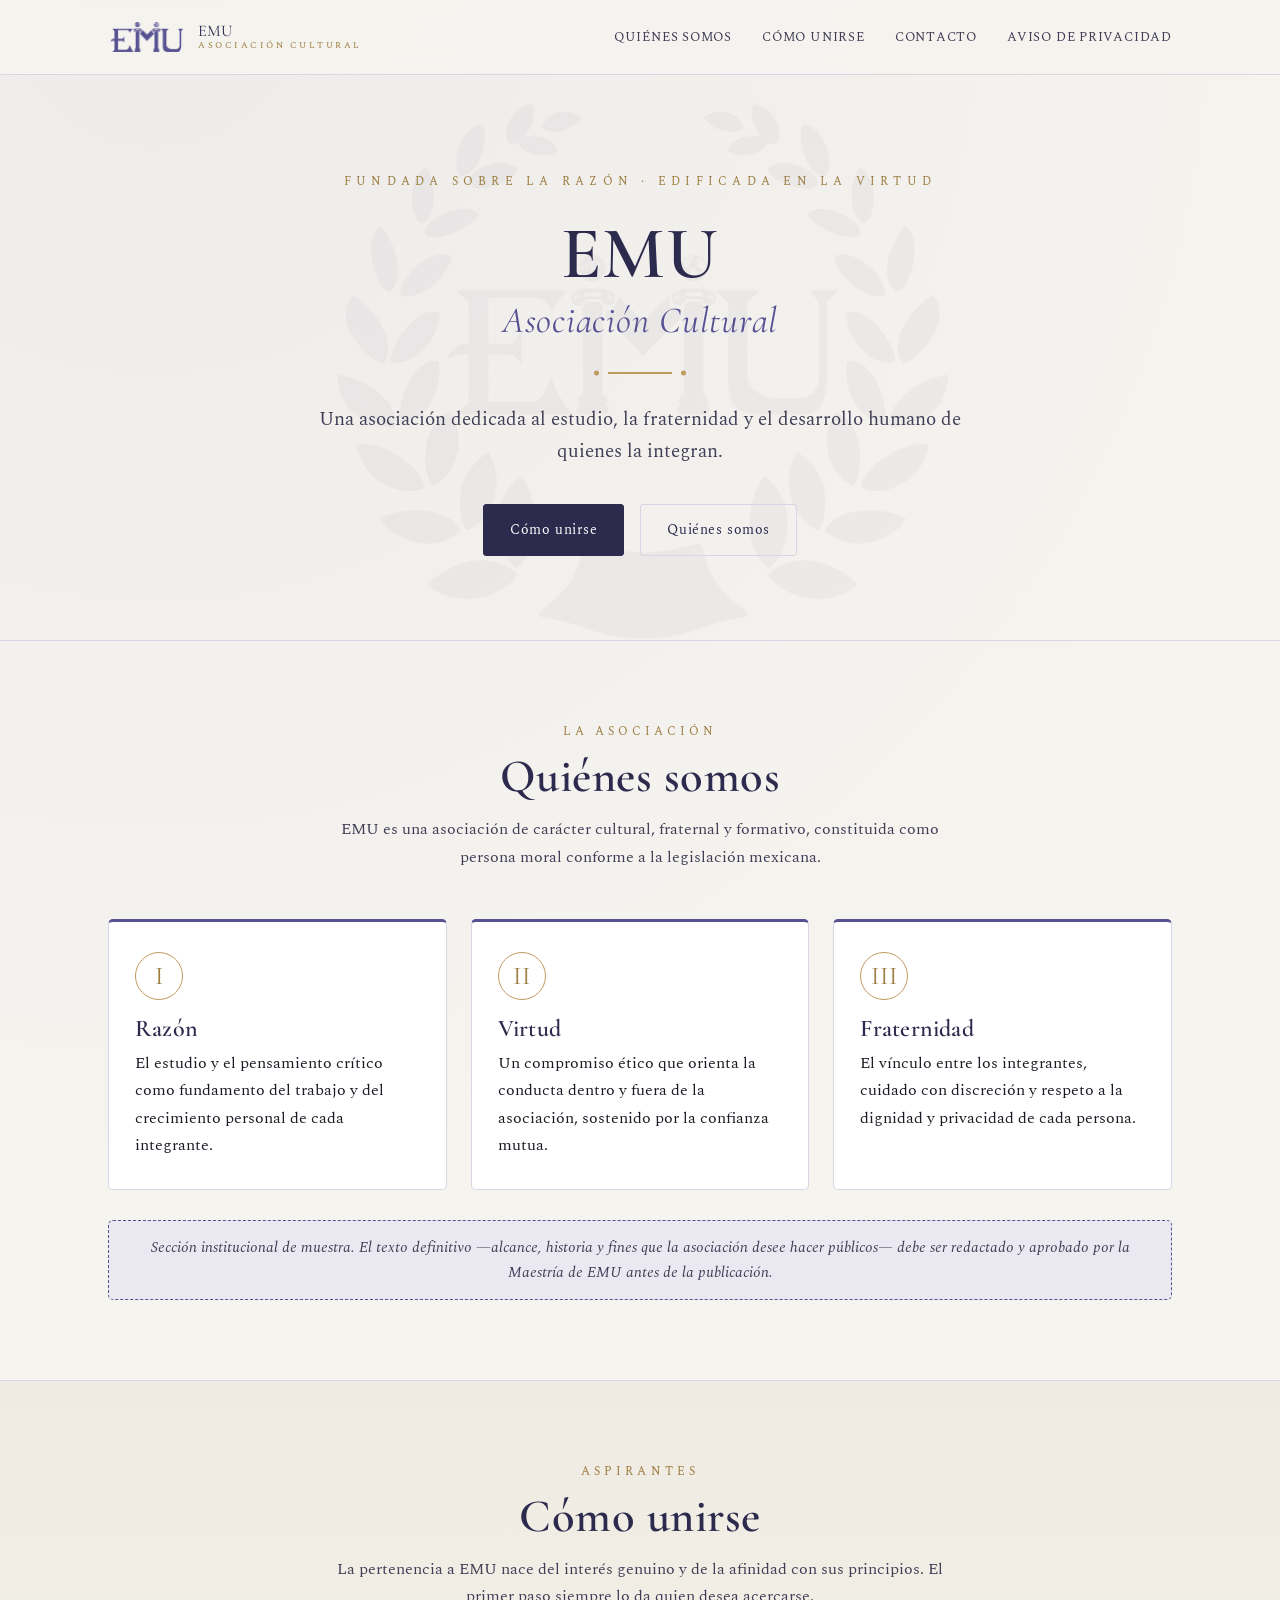
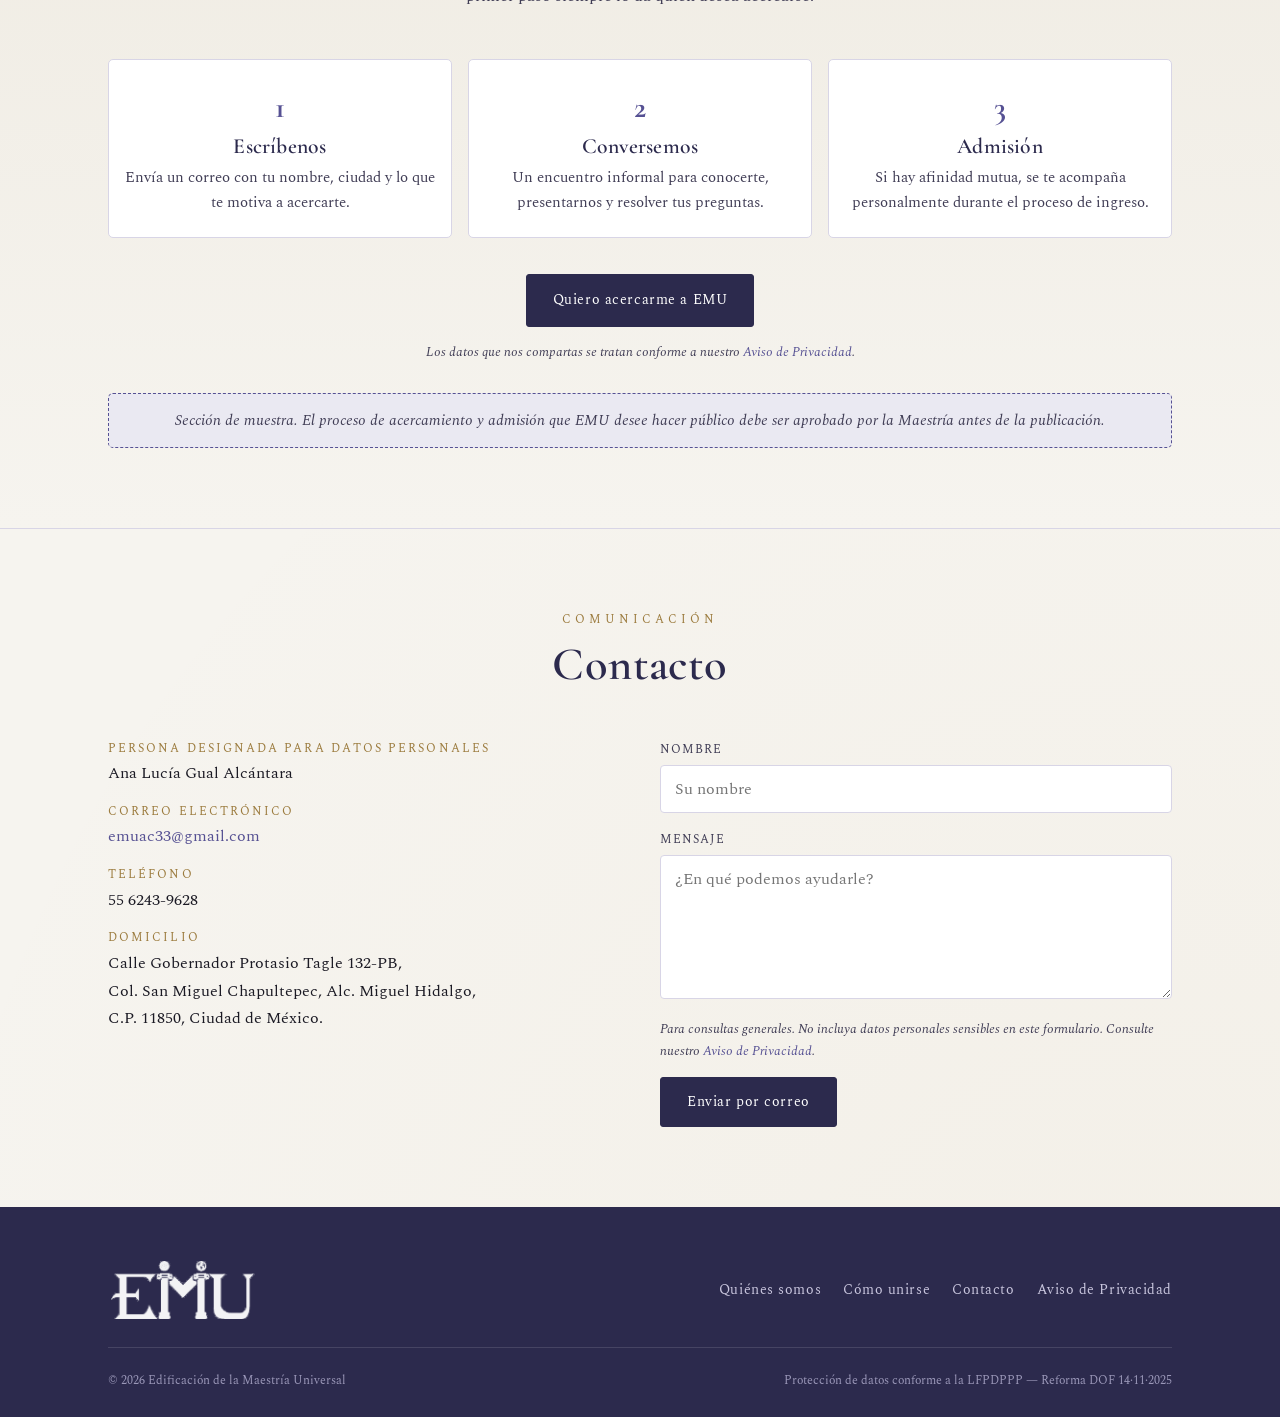
==== index.html @ 9ec22e82 "Add files via upload" ====
<!DOCTYPE html>
<html lang="es">
<head>
<meta charset="UTF-8">
<meta name="viewport" content="width=device-width, initial-scale=1.0">
<title>EMU — Asociación Cultural</title>
<meta name="description" content="EMU, asociación cultural dedicada al estudio, la fraternidad y el desarrollo humano de quienes la integran. Conoce quiénes somos y cómo unirte.">
<link rel="icon" type="image/png" href="[data-uri]">
<link rel="preconnect" href="https://fonts.googleapis.com">
<link rel="preconnect" href="https://fonts.gstatic.com" crossorigin>
<link href="https://fonts.googleapis.com/css2?family=Cormorant+Garamond:ital,wght@0,400;0,500;0,600;0,700;1,400;1,500&family=Spectral:wght@300;400;500;600&display=swap" rel="stylesheet">
<style>
  :root{
    --ink:#1B1A24; --ink-soft:#403D55;
    --purple:#565193; --purple-dk:#3E3A6E; --purple-deep:#2C2A4D;
    --lav:#EAE9F2; --lav-line:#D8D5E6;
    --gold:#BF9B5E; --gold-dk:#9C7C3F;
    --paper:#F6F4EF; --paper-warm:#EFEBE2; --panel:#FFFFFF;
    --maxw:1120px;
  }
  *{box-sizing:border-box;margin:0;padding:0}
  html{scroll-behavior:smooth;scroll-padding-top:88px}
  body{
    font-family:'Spectral',Georgia,serif; color:var(--ink);
    background:var(--paper);
    background-image:
      radial-gradient(circle at 12% 0%, rgba(86,81,147,.05), transparent 38%),
      radial-gradient(circle at 92% 100%, rgba(191,155,94,.05), transparent 40%);
    line-height:1.7; font-weight:400; -webkit-font-smoothing:antialiased;
  }
  h1,h2,h3,h4{font-family:'Cormorant Garamond',serif; font-weight:600; line-height:1.1; color:var(--purple-deep); letter-spacing:.01em}
  a{color:var(--purple); text-decoration:none}
  .wrap{max-width:var(--maxw); margin:0 auto; padding:0 28px}

  /* Logos incrustados (una sola definición por página) */
  .wm{display:inline-block; width:78px; height:30px; flex:0 0 auto;
    background:url("[data-uri]") no-repeat center/contain}
  .wm-foot{width:150px; height:58px; filter:brightness(0) invert(1); opacity:.95}

  /* ---------- NAV ---------- */
  header{position:sticky; top:0; z-index:50; background:rgba(246,244,239,.86);
    backdrop-filter:blur(10px); border-bottom:1px solid var(--lav-line)}
  .nav{display:flex; align-items:center; justify-content:space-between; height:74px}
  .brand{display:flex; align-items:center; gap:12px}
  .brand .bt{font-family:'Cormorant Garamond',serif; font-size:1.02rem; line-height:1; color:var(--purple-deep)}
  .brand .bt small{display:block; font-family:'Spectral',serif; font-size:.56rem; letter-spacing:.28em; text-transform:uppercase; color:var(--gold-dk); margin-top:3px}
  nav ul{list-style:none; display:flex; gap:30px; align-items:center}
  nav a{font-family:'Spectral',serif; font-size:.82rem; letter-spacing:.06em; text-transform:uppercase; color:var(--ink-soft); position:relative; padding:4px 0}
  nav a::after{content:""; position:absolute; left:0; bottom:-2px; width:0; height:1.5px; background:var(--gold); transition:width .3s ease}
  nav a:hover{color:var(--purple-deep)} nav a:hover::after{width:100%}
  .menu-btn{display:none; background:none; border:1px solid var(--lav-line); border-radius:4px; padding:8px 10px; cursor:pointer; color:var(--purple-deep); font-size:1.1rem}

  /* ---------- HERO ---------- */
  .hero{position:relative; overflow:hidden; padding:96px 0 84px; text-align:center}
  .hero::before{content:""; position:absolute; top:50%; left:50%; transform:translate(-50%,-48%);
    width:min(620px,90%); aspect-ratio:600/525; pointer-events:none; opacity:.05; filter:saturate(.4);
    background:url("[data-uri]") no-repeat center/contain}
  .hero-inner{position:relative}
  .eyebrow{font-family:'Spectral',serif; font-size:.78rem; letter-spacing:.42em; text-transform:uppercase; color:var(--gold-dk); margin-bottom:22px}
  .hero h1{font-size:clamp(2.6rem,6vw,4.6rem); font-weight:600}
  .hero h1 .sub{display:block; font-style:italic; font-weight:400; font-size:.5em; color:var(--purple); margin-top:6px; letter-spacing:.02em}
  .rule-gold{width:64px; height:2px; background:var(--gold); margin:30px auto; position:relative}
  .rule-gold::before,.rule-gold::after{content:""; position:absolute; top:50%; width:5px; height:5px; background:var(--gold); border-radius:50%; transform:translateY(-50%)}
  .rule-gold::before{left:-14px} .rule-gold::after{right:-14px}
  .hero p.lead{max-width:660px; margin:0 auto 36px; font-size:1.18rem; color:var(--ink-soft)}
  .cta-row{display:flex; gap:16px; justify-content:center; flex-wrap:wrap}
  .btn{display:inline-flex; align-items:center; gap:9px; font-family:'Spectral',serif; font-size:.9rem; letter-spacing:.04em;
    padding:13px 26px; border-radius:3px; border:1px solid transparent; cursor:pointer; transition:all .25s ease}
  .btn-solid{background:var(--purple-deep); color:#fff; border-color:var(--purple-deep)}
  .btn-solid:hover{background:var(--purple); transform:translateY(-2px); box-shadow:0 10px 24px rgba(62,58,110,.22)}
  .btn-ghost{background:transparent; color:var(--purple-deep); border-color:var(--lav-line)}
  .btn-ghost:hover{border-color:var(--gold); color:var(--gold-dk)}

  /* ---------- SECTIONS ---------- */
  section.band{padding:80px 0; border-top:1px solid var(--lav-line)}
  section.band.alt{background:linear-gradient(180deg,var(--paper-warm),var(--paper))}
  .sec-head{text-align:center; margin-bottom:48px}
  .sec-head .kicker{font-family:'Spectral',serif; font-size:.74rem; letter-spacing:.34em; text-transform:uppercase; color:var(--gold-dk); display:block; margin-bottom:10px}
  .sec-head h2{font-size:clamp(2rem,4vw,2.9rem)}
  .sec-head p{max-width:640px; margin:14px auto 0; color:var(--ink-soft)}

  /* Nosotros */
  .pillars{display:grid; grid-template-columns:repeat(3,1fr); gap:24px; margin-top:8px}
  .pillar{background:var(--panel); border:1px solid var(--lav-line); border-top:3px solid var(--purple); border-radius:5px; padding:30px 26px; transition:transform .25s, box-shadow .25s}
  .pillar:hover{transform:translateY(-4px); box-shadow:0 14px 30px rgba(44,42,77,.10)}
  .pillar h3{font-size:1.5rem; margin-bottom:8px}
  .pillar .ico{font-family:'Cormorant Garamond',serif; font-size:1.6rem; color:var(--gold-dk); border:1.5px solid var(--gold); width:48px; height:48px; display:flex; align-items:center; justify-content:center; border-radius:50%; margin-bottom:16px}
  .editable-note{margin-top:30px; text-align:center; font-style:italic; font-size:.92rem; color:var(--ink-soft); background:var(--lav); border:1px dashed var(--purple); border-radius:5px; padding:14px 18px}

  /* Cómo unirse */
  .join-steps{display:grid; grid-template-columns:repeat(3,1fr); gap:16px; margin-top:8px}
  .step{text-align:center; padding:22px 16px; background:var(--panel); border:1px solid var(--lav-line); border-radius:5px}
  .step .n{font-family:'Cormorant Garamond',serif; font-size:1.9rem; color:var(--purple); font-weight:700}
  .step h3{font-size:1.35rem; margin:2px 0 6px}
  .step p{font-size:.92rem; color:var(--ink-soft)}
  .join-cta{text-align:center; margin-top:36px}
  .mini-legal{margin-top:14px; font-size:.84rem; font-style:italic; color:var(--ink-soft)}

  /* Contacto */
  .contact-grid{display:grid; grid-template-columns:1fr 1fr; gap:40px; align-items:start}
  .contact-info p{margin-bottom:14px; font-size:1.02rem}
  .contact-info .lbl{font-family:'Spectral',serif; font-size:.72rem; letter-spacing:.18em; text-transform:uppercase; color:var(--gold-dk); display:block; margin-bottom:2px}
  .form label{display:block; font-family:'Spectral',serif; font-size:.78rem; letter-spacing:.08em; text-transform:uppercase; color:var(--ink-soft); margin:0 0 5px}
  .form input,.form textarea{width:100%; font-family:'Spectral',serif; font-size:1rem; padding:11px 14px; border:1px solid var(--lav-line); border-radius:4px; background:var(--panel); margin-bottom:16px; color:var(--ink)}
  .form input:focus,.form textarea:focus{outline:none; border-color:var(--purple)}
  .form .mini{font-size:.82rem; color:var(--ink-soft); font-style:italic; margin-top:-6px}

  /* Footer */
  footer{background:var(--purple-deep); color:#D9D7E8; padding:54px 0 26px; margin-top:0}
  .foot-top{display:flex; justify-content:space-between; align-items:center; flex-wrap:wrap; gap:24px; border-bottom:1px solid rgba(255,255,255,.12); padding-bottom:28px}
  .foot-links{display:flex; gap:22px; flex-wrap:wrap}
  .foot-links a{color:#C9C6DE; font-family:'Spectral',serif; font-size:.86rem; letter-spacing:.04em}
  .foot-links a:hover{color:var(--gold)}
  .foot-bottom{padding-top:22px; font-size:.78rem; color:#9A97B8; display:flex; justify-content:space-between; flex-wrap:wrap; gap:10px}

  /* reveal */
  .reveal{opacity:0; transform:translateY(22px); transition:opacity .7s ease, transform .7s ease}
  .reveal.in{opacity:1; transform:none}
  @media (prefers-reduced-motion: reduce){
    html{scroll-behavior:auto}
    .reveal{opacity:1; transform:none; transition:none}
  }

  @media(max-width:860px){
    .pillars,.join-steps,.contact-grid{grid-template-columns:1fr}
    nav ul{position:fixed; inset:74px 0 auto 0; flex-direction:column; gap:0; background:var(--paper); border-bottom:1px solid var(--lav-line); padding:8px 0; transform:translateY(-130%); transition:transform .3s ease}
    nav ul.open{transform:none}
    nav li{width:100%; text-align:center} nav a{display:block; padding:14px 0}
    .menu-btn{display:block}
  }
</style>
</head>
<body>

<!-- ===== NAV ===== -->
<header>
  <div class="wrap nav">
    <a class="brand" href="#inicio">
      <span class="wm" role="img" aria-label="EMU"></span>
      <span class="bt">EMU<small>Asociación Cultural</small></span>
    </a>
    <button class="menu-btn" id="menuBtn" aria-label="Menú">☰</button>
    <nav>
      <ul id="navList">
        <li><a href="#nosotros">Quiénes somos</a></li>
        <li><a href="#unirse">Cómo unirse</a></li>
        <li><a href="#contacto">Contacto</a></li>
        <li><a href="aviso-de-privacidad/">Aviso de Privacidad</a></li>
      </ul>
    </nav>
  </div>
</header>

<!-- ===== HERO ===== -->
<section class="hero" id="inicio">
  <div class="wrap hero-inner">
    <p class="eyebrow">Fundada sobre la Razón &middot; Edificada en la Virtud</p>
    <h1>EMU<span class="sub">Asociación Cultural</span></h1>
    <div class="rule-gold"></div>
    <p class="lead">Una asociación dedicada al estudio, la fraternidad y el desarrollo humano de quienes la integran.</p>
    <div class="cta-row">
      <a class="btn btn-solid" href="#unirse">Cómo unirse</a>
      <a class="btn btn-ghost" href="#nosotros">Quiénes somos</a>
    </div>
  </div>
</section>

<!-- ===== NOSOTROS ===== -->
<section class="band" id="nosotros">
  <div class="wrap">
    <div class="sec-head reveal">
      <span class="kicker">La Asociación</span>
      <h2>Quiénes somos</h2>
      <p>EMU es una asociación de carácter cultural, fraternal y formativo, constituida como persona moral conforme a la legislación mexicana.</p>
    </div>
    <div class="pillars">
      <div class="pillar reveal"><div class="ico">I</div><h3>Razón</h3><p>El estudio y el pensamiento crítico como fundamento del trabajo y del crecimiento personal de cada integrante.</p></div>
      <div class="pillar reveal"><div class="ico">II</div><h3>Virtud</h3><p>Un compromiso ético que orienta la conducta dentro y fuera de la asociación, sostenido por la confianza mutua.</p></div>
      <div class="pillar reveal"><div class="ico">III</div><h3>Fraternidad</h3><p>El vínculo entre los integrantes, cuidado con discreción y respeto a la dignidad y privacidad de cada persona.</p></div>
    </div>
    <p class="editable-note reveal">Sección institucional de muestra. El texto definitivo —alcance, historia y fines que la asociación desee hacer públicos— debe ser redactado y aprobado por la Maestría de EMU antes de la publicación.</p>
  </div>
</section>

<!-- ===== CÓMO UNIRSE ===== -->
<section class="band alt" id="unirse">
  <div class="wrap">
    <div class="sec-head reveal">
      <span class="kicker">Aspirantes</span>
      <h2>Cómo unirse</h2>
      <p>La pertenencia a EMU nace del interés genuino y de la afinidad con sus principios. El primer paso siempre lo da quien desea acercarse.</p>
    </div>
    <div class="join-steps">
      <div class="step reveal"><div class="n">1</div><h3>Escríbenos</h3><p>Envía un correo con tu nombre, ciudad y lo que te motiva a acercarte.</p></div>
      <div class="step reveal"><div class="n">2</div><h3>Conversemos</h3><p>Un encuentro informal para conocerte, presentarnos y resolver tus preguntas.</p></div>
      <div class="step reveal"><div class="n">3</div><h3>Admisión</h3><p>Si hay afinidad mutua, se te acompaña personalmente durante el proceso de ingreso.</p></div>
    </div>
    <div class="join-cta reveal">
      <a class="btn btn-solid" href="mailto:emuac33@gmail.com?subject=Inter%C3%A9s%20en%20formar%20parte%20de%20EMU&body=Nombre%20completo%3A%0ACiudad%3A%0AC%C3%B3mo%20conoc%C3%AD%20a%20EMU%3A%0AMotivo%20de%20mi%20inter%C3%A9s%3A%0A">Quiero acercarme a EMU</a>
      <p class="mini-legal">Los datos que nos compartas se tratan conforme a nuestro <a href="aviso-de-privacidad/">Aviso de Privacidad</a>.</p>
    </div>
    <p class="editable-note reveal">Sección de muestra. El proceso de acercamiento y admisión que EMU desee hacer público debe ser aprobado por la Maestría antes de la publicación.</p>
  </div>
</section>

<!-- ===== CONTACTO ===== -->
<section class="band" id="contacto">
  <div class="wrap">
    <div class="sec-head reveal">
      <span class="kicker">Comunicación</span>
      <h2>Contacto</h2>
    </div>
    <div class="contact-grid">
      <div class="contact-info reveal">
        <p><span class="lbl">Persona designada para datos personales</span>Ana Lucía Gual Alcántara</p>
        <p><span class="lbl">Correo electrónico</span><a href="mailto:emuac33@gmail.com">emuac33@gmail.com</a></p>
        <p><span class="lbl">Teléfono</span>55 6243-9628</p>
        <p><span class="lbl">Domicilio</span>Calle Gobernador Protasio Tagle 132-PB,<br>Col. San Miguel Chapultepec, Alc. Miguel Hidalgo,<br>C.P. 11850, Ciudad de México.</p>
      </div>
      <div class="form reveal">
        <label for="cn">Nombre</label>
        <input id="cn" type="text" placeholder="Su nombre">
        <label for="cm">Mensaje</label>
        <textarea id="cm" rows="5" placeholder="¿En qué podemos ayudarle?"></textarea>
        <p class="mini">Para consultas generales. No incluya datos personales sensibles en este formulario. Consulte nuestro <a href="aviso-de-privacidad/">Aviso de Privacidad</a>.</p>
        <button type="button" class="btn btn-solid" id="sendBtn" style="margin-top:14px">Enviar por correo</button>
      </div>
    </div>
  </div>
</section>

<!-- ===== FOOTER ===== -->
<footer>
  <div class="wrap">
    <div class="foot-top">
      <span class="wm wm-foot" role="img" aria-label="EMU"></span>
      <div class="foot-links">
        <a href="#nosotros">Quiénes somos</a>
        <a href="#unirse">Cómo unirse</a>
        <a href="#contacto">Contacto</a>
        <a href="aviso-de-privacidad/">Aviso de Privacidad</a>
      </div>
    </div>
    <div class="foot-bottom">
      <span>&copy; 2026 Edificación de la Maestría Universal</span>
      <span>Protección de datos conforme a la LFPDPPP &mdash; Reforma DOF 14&middot;11&middot;2025</span>
    </div>
  </div>
</footer>

<script>
  // menú móvil
  const mb=document.getElementById('menuBtn'), nl=document.getElementById('navList');
  mb.addEventListener('click',()=>nl.classList.toggle('open'));
  nl.querySelectorAll('a').forEach(a=>a.addEventListener('click',()=>nl.classList.remove('open')));

  // contacto -> mailto (sin servidor, no se almacenan datos)
  document.getElementById('sendBtn').addEventListener('click',()=>{
    const n=encodeURIComponent(document.getElementById('cn').value||'');
    const m=encodeURIComponent(document.getElementById('cm').value||'');
    window.location.href='mailto:emuac33@gmail.com?subject=Consulta%20desde%20el%20sitio%20EMU'+
      '&body=Nombre%3A%20'+n+'%0A%0AMensaje%3A%0A'+m;
  });

  // aparición al hacer scroll
  const io=new IntersectionObserver((es)=>{es.forEach(e=>{if(e.isIntersecting){e.target.classList.add('in');io.unobserve(e.target);}})},{threshold:.12});
  document.querySelectorAll('.reveal').forEach((el,i)=>{el.style.transitionDelay=(i%4*60)+'ms';io.observe(el);});
</script>
</body>
</html>
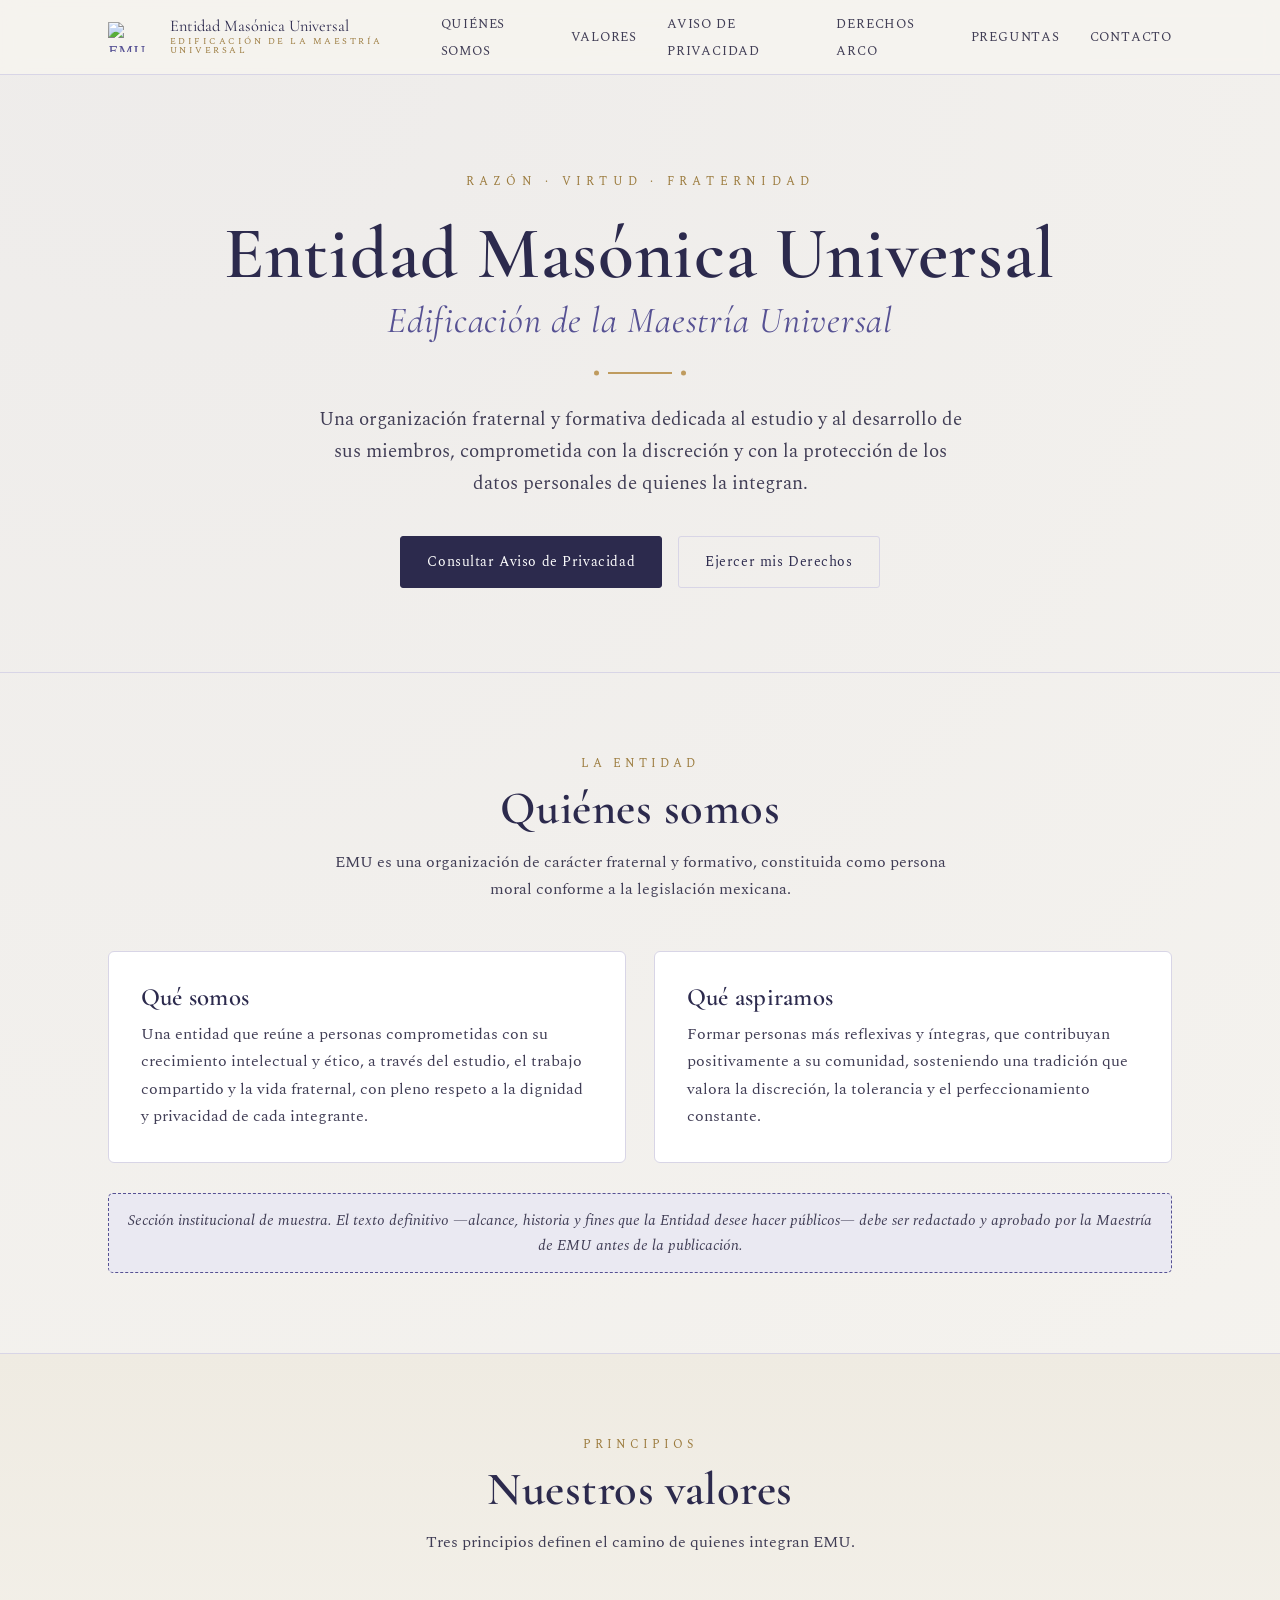
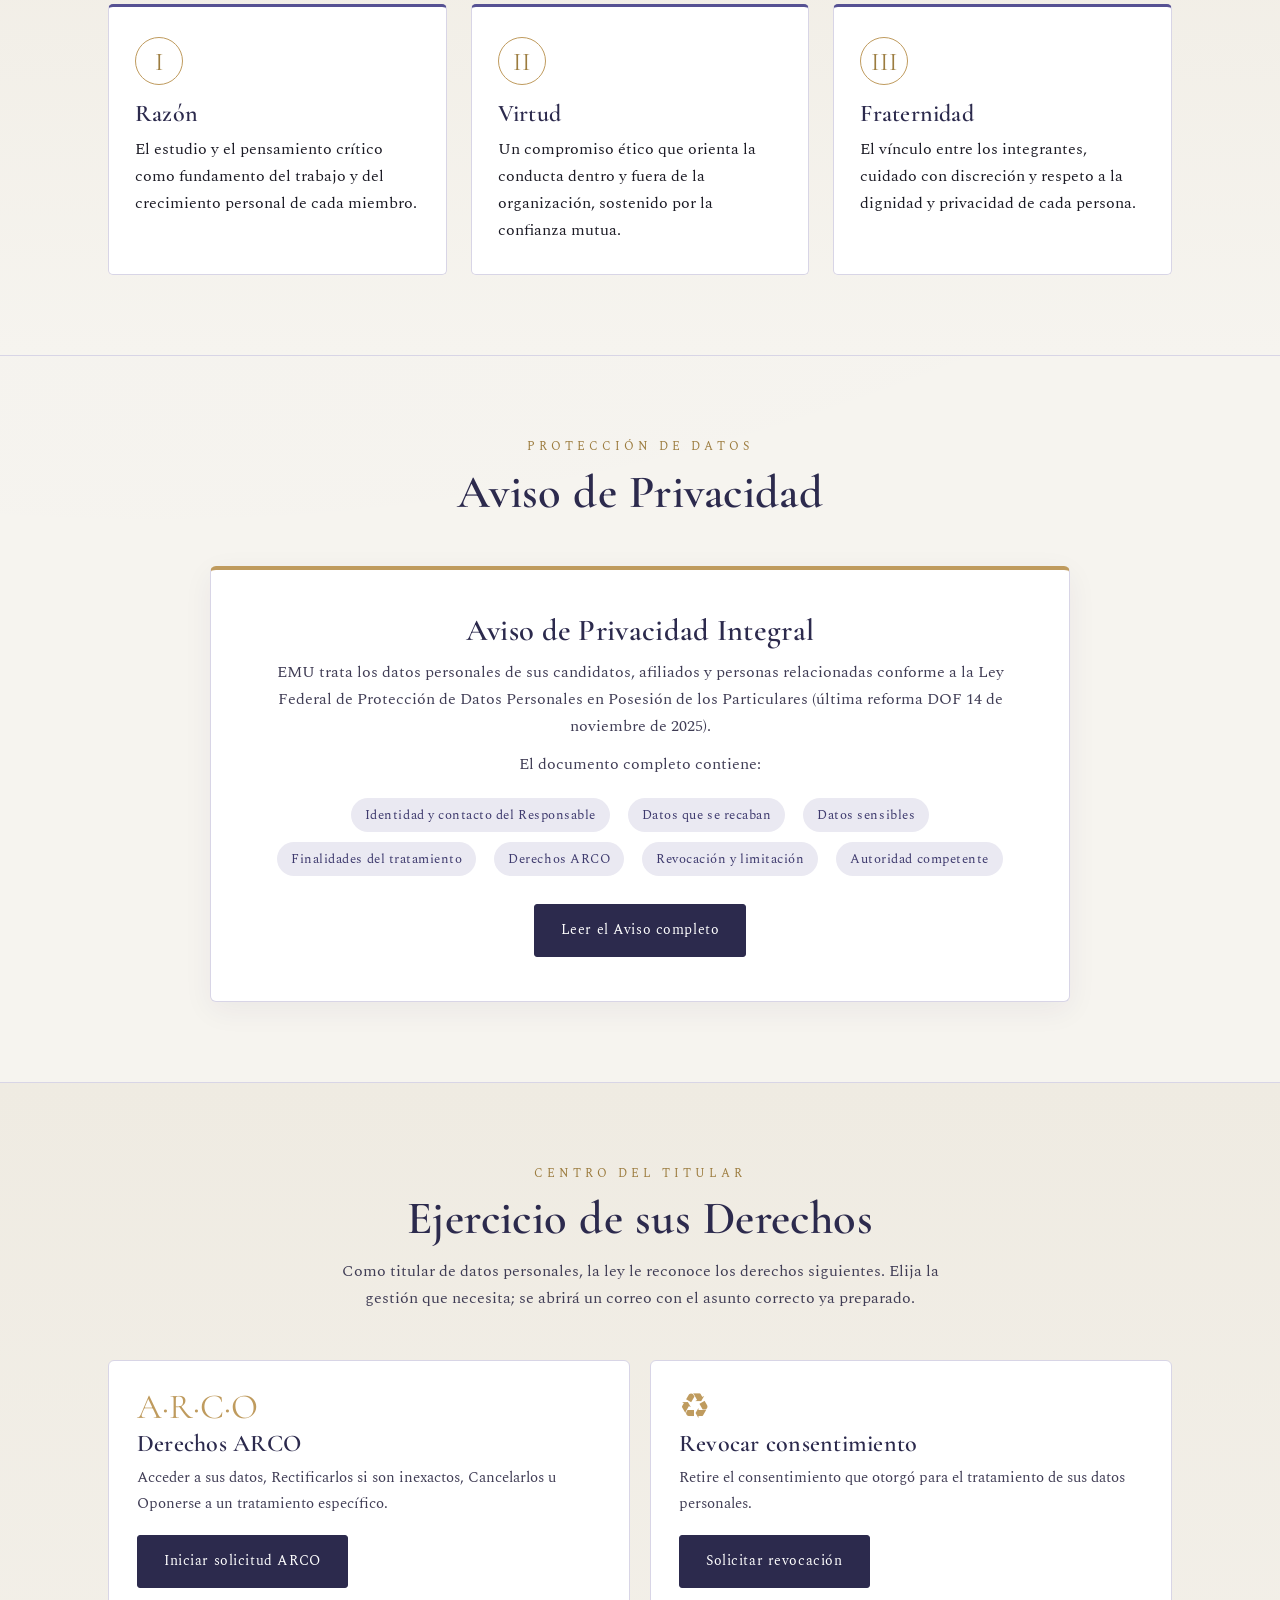
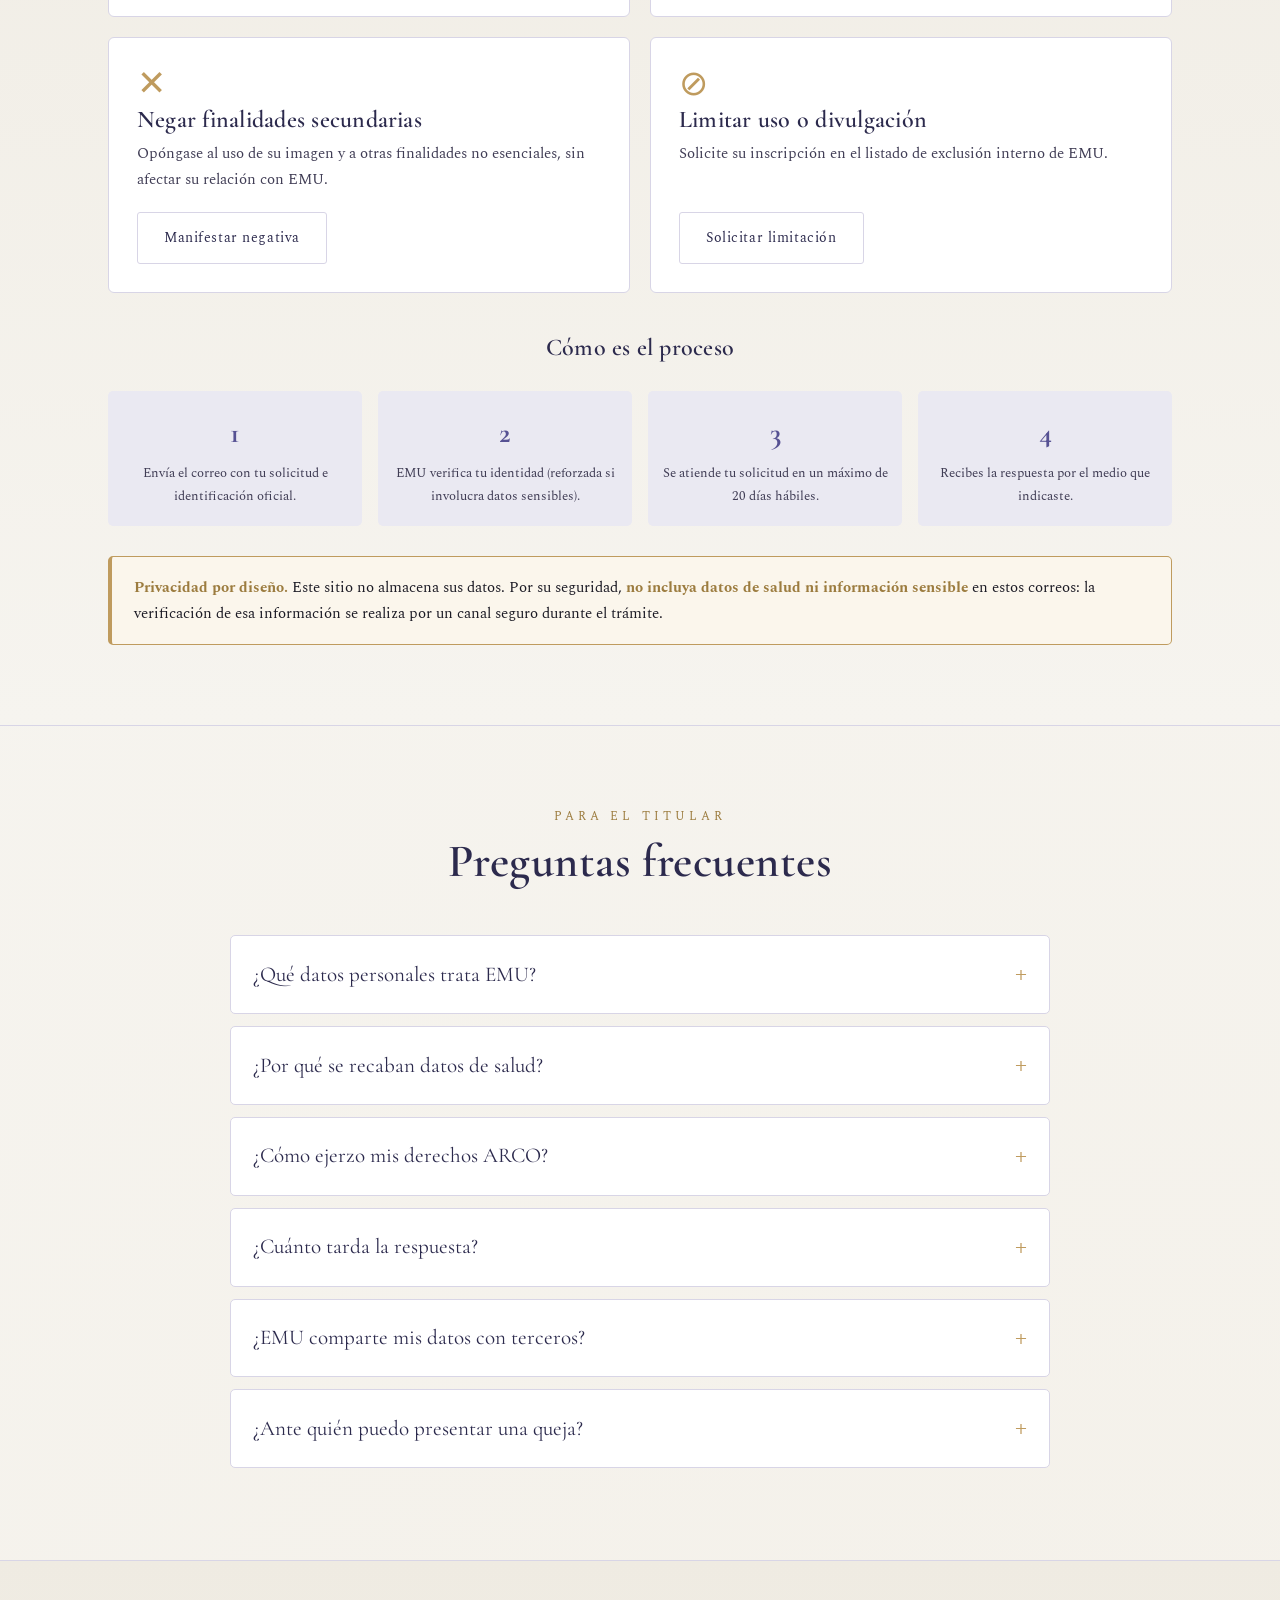
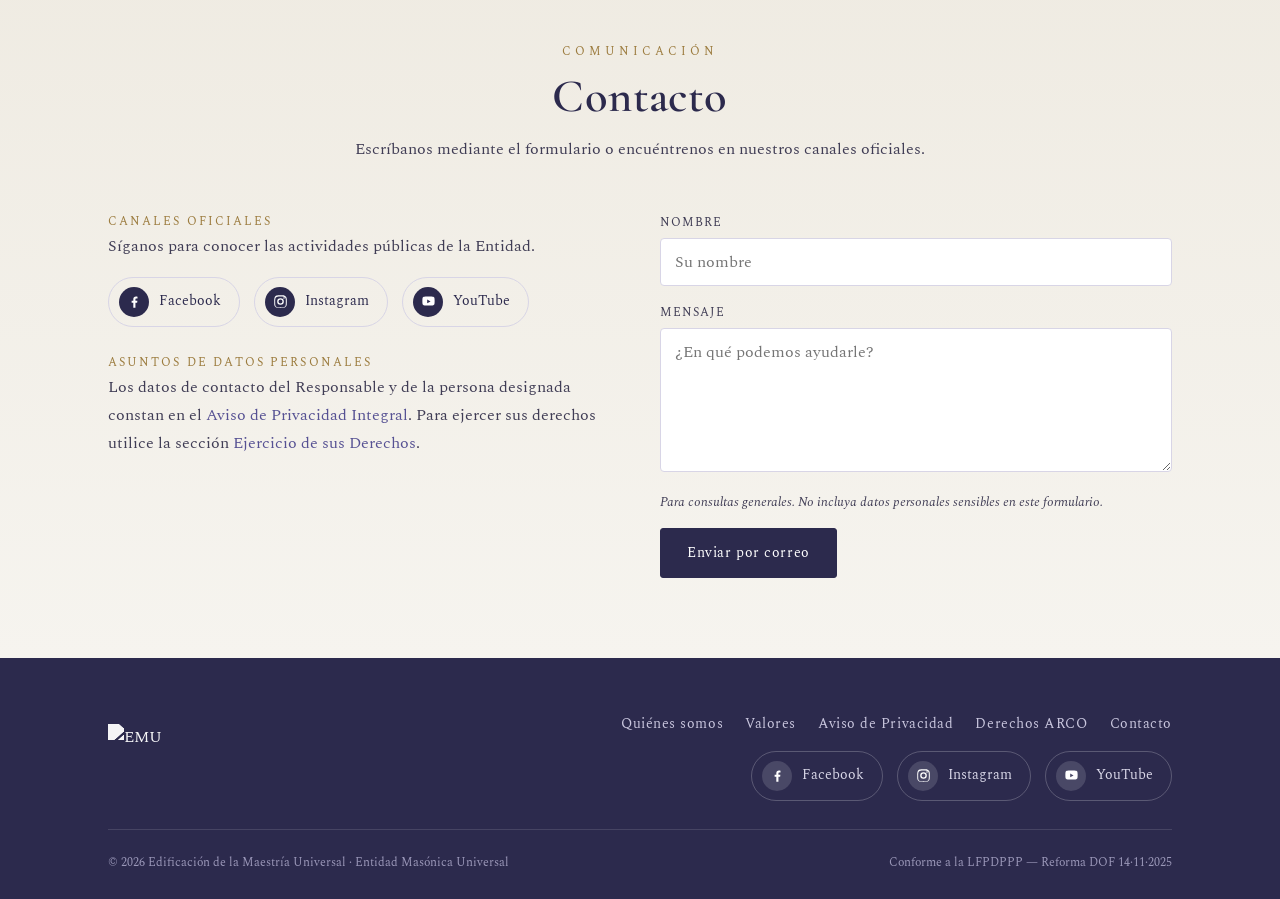
==== commit 529af092: "Add files via upload" ====
--- a/index.html
+++ b/index.html
@@ -3,132 +3,13 @@
 <head>
 <meta charset="UTF-8">
 <meta name="viewport" content="width=device-width, initial-scale=1.0">
-<title>EMU — Asociación Cultural</title>
-<meta name="description" content="EMU, asociación cultural dedicada al estudio, la fraternidad y el desarrollo humano de quienes la integran. Conoce quiénes somos y cómo unirte.">
-<link rel="icon" type="image/png" href="[data-uri]">
+<title>Entidad Masónica Universal (EMU)</title>
+<meta name="description" content="Entidad Masónica Universal — Razón, Virtud y Fraternidad. Aviso de Privacidad y ejercicio de Derechos ARCO conforme a la LFPDPPP.">
+<link rel="icon" href="emu_seal.png">
 <link rel="preconnect" href="https://fonts.googleapis.com">
 <link rel="preconnect" href="https://fonts.gstatic.com" crossorigin>
 <link href="https://fonts.googleapis.com/css2?family=Cormorant+Garamond:ital,wght@0,400;0,500;0,600;0,700;1,400;1,500&family=Spectral:wght@300;400;500;600&display=swap" rel="stylesheet">
-<style>
-  :root{
-    --ink:#1B1A24; --ink-soft:#403D55;
-    --purple:#565193; --purple-dk:#3E3A6E; --purple-deep:#2C2A4D;
-    --lav:#EAE9F2; --lav-line:#D8D5E6;
-    --gold:#BF9B5E; --gold-dk:#9C7C3F;
-    --paper:#F6F4EF; --paper-warm:#EFEBE2; --panel:#FFFFFF;
-    --maxw:1120px;
-  }
-  *{box-sizing:border-box;margin:0;padding:0}
-  html{scroll-behavior:smooth;scroll-padding-top:88px}
-  body{
-    font-family:'Spectral',Georgia,serif; color:var(--ink);
-    background:var(--paper);
-    background-image:
-      radial-gradient(circle at 12% 0%, rgba(86,81,147,.05), transparent 38%),
-      radial-gradient(circle at 92% 100%, rgba(191,155,94,.05), transparent 40%);
-    line-height:1.7; font-weight:400; -webkit-font-smoothing:antialiased;
-  }
-  h1,h2,h3,h4{font-family:'Cormorant Garamond',serif; font-weight:600; line-height:1.1; color:var(--purple-deep); letter-spacing:.01em}
-  a{color:var(--purple); text-decoration:none}
-  .wrap{max-width:var(--maxw); margin:0 auto; padding:0 28px}
-
-  /* Logos incrustados (una sola definición por página) */
-  .wm{display:inline-block; width:78px; height:30px; flex:0 0 auto;
-    background:url("[data-uri]") no-repeat center/contain}
-  .wm-foot{width:150px; height:58px; filter:brightness(0) invert(1); opacity:.95}
-
-  /* ---------- NAV ---------- */
-  header{position:sticky; top:0; z-index:50; background:rgba(246,244,239,.86);
-    backdrop-filter:blur(10px); border-bottom:1px solid var(--lav-line)}
-  .nav{display:flex; align-items:center; justify-content:space-between; height:74px}
-  .brand{display:flex; align-items:center; gap:12px}
-  .brand .bt{font-family:'Cormorant Garamond',serif; font-size:1.02rem; line-height:1; color:var(--purple-deep)}
-  .brand .bt small{display:block; font-family:'Spectral',serif; font-size:.56rem; letter-spacing:.28em; text-transform:uppercase; color:var(--gold-dk); margin-top:3px}
-  nav ul{list-style:none; display:flex; gap:30px; align-items:center}
-  nav a{font-family:'Spectral',serif; font-size:.82rem; letter-spacing:.06em; text-transform:uppercase; color:var(--ink-soft); position:relative; padding:4px 0}
-  nav a::after{content:""; position:absolute; left:0; bottom:-2px; width:0; height:1.5px; background:var(--gold); transition:width .3s ease}
-  nav a:hover{color:var(--purple-deep)} nav a:hover::after{width:100%}
-  .menu-btn{display:none; background:none; border:1px solid var(--lav-line); border-radius:4px; padding:8px 10px; cursor:pointer; color:var(--purple-deep); font-size:1.1rem}
-
-  /* ---------- HERO ---------- */
-  .hero{position:relative; overflow:hidden; padding:96px 0 84px; text-align:center}
-  .hero::before{content:""; position:absolute; top:50%; left:50%; transform:translate(-50%,-48%);
-    width:min(620px,90%); aspect-ratio:600/525; pointer-events:none; opacity:.05; filter:saturate(.4);
-    background:url("[data-uri]") no-repeat center/contain}
-  .hero-inner{position:relative}
-  .eyebrow{font-family:'Spectral',serif; font-size:.78rem; letter-spacing:.42em; text-transform:uppercase; color:var(--gold-dk); margin-bottom:22px}
-  .hero h1{font-size:clamp(2.6rem,6vw,4.6rem); font-weight:600}
-  .hero h1 .sub{display:block; font-style:italic; font-weight:400; font-size:.5em; color:var(--purple); margin-top:6px; letter-spacing:.02em}
-  .rule-gold{width:64px; height:2px; background:var(--gold); margin:30px auto; position:relative}
-  .rule-gold::before,.rule-gold::after{content:""; position:absolute; top:50%; width:5px; height:5px; background:var(--gold); border-radius:50%; transform:translateY(-50%)}
-  .rule-gold::before{left:-14px} .rule-gold::after{right:-14px}
-  .hero p.lead{max-width:660px; margin:0 auto 36px; font-size:1.18rem; color:var(--ink-soft)}
-  .cta-row{display:flex; gap:16px; justify-content:center; flex-wrap:wrap}
-  .btn{display:inline-flex; align-items:center; gap:9px; font-family:'Spectral',serif; font-size:.9rem; letter-spacing:.04em;
-    padding:13px 26px; border-radius:3px; border:1px solid transparent; cursor:pointer; transition:all .25s ease}
-  .btn-solid{background:var(--purple-deep); color:#fff; border-color:var(--purple-deep)}
-  .btn-solid:hover{background:var(--purple); transform:translateY(-2px); box-shadow:0 10px 24px rgba(62,58,110,.22)}
-  .btn-ghost{background:transparent; color:var(--purple-deep); border-color:var(--lav-line)}
-  .btn-ghost:hover{border-color:var(--gold); color:var(--gold-dk)}
-
-  /* ---------- SECTIONS ---------- */
-  section.band{padding:80px 0; border-top:1px solid var(--lav-line)}
-  section.band.alt{background:linear-gradient(180deg,var(--paper-warm),var(--paper))}
-  .sec-head{text-align:center; margin-bottom:48px}
-  .sec-head .kicker{font-family:'Spectral',serif; font-size:.74rem; letter-spacing:.34em; text-transform:uppercase; color:var(--gold-dk); display:block; margin-bottom:10px}
-  .sec-head h2{font-size:clamp(2rem,4vw,2.9rem)}
-  .sec-head p{max-width:640px; margin:14px auto 0; color:var(--ink-soft)}
-
-  /* Nosotros */
-  .pillars{display:grid; grid-template-columns:repeat(3,1fr); gap:24px; margin-top:8px}
-  .pillar{background:var(--panel); border:1px solid var(--lav-line); border-top:3px solid var(--purple); border-radius:5px; padding:30px 26px; transition:transform .25s, box-shadow .25s}
-  .pillar:hover{transform:translateY(-4px); box-shadow:0 14px 30px rgba(44,42,77,.10)}
-  .pillar h3{font-size:1.5rem; margin-bottom:8px}
-  .pillar .ico{font-family:'Cormorant Garamond',serif; font-size:1.6rem; color:var(--gold-dk); border:1.5px solid var(--gold); width:48px; height:48px; display:flex; align-items:center; justify-content:center; border-radius:50%; margin-bottom:16px}
-  .editable-note{margin-top:30px; text-align:center; font-style:italic; font-size:.92rem; color:var(--ink-soft); background:var(--lav); border:1px dashed var(--purple); border-radius:5px; padding:14px 18px}
-
-  /* Cómo unirse */
-  .join-steps{display:grid; grid-template-columns:repeat(3,1fr); gap:16px; margin-top:8px}
-  .step{text-align:center; padding:22px 16px; background:var(--panel); border:1px solid var(--lav-line); border-radius:5px}
-  .step .n{font-family:'Cormorant Garamond',serif; font-size:1.9rem; color:var(--purple); font-weight:700}
-  .step h3{font-size:1.35rem; margin:2px 0 6px}
-  .step p{font-size:.92rem; color:var(--ink-soft)}
-  .join-cta{text-align:center; margin-top:36px}
-  .mini-legal{margin-top:14px; font-size:.84rem; font-style:italic; color:var(--ink-soft)}
-
-  /* Contacto */
-  .contact-grid{display:grid; grid-template-columns:1fr 1fr; gap:40px; align-items:start}
-  .contact-info p{margin-bottom:14px; font-size:1.02rem}
-  .contact-info .lbl{font-family:'Spectral',serif; font-size:.72rem; letter-spacing:.18em; text-transform:uppercase; color:var(--gold-dk); display:block; margin-bottom:2px}
-  .form label{display:block; font-family:'Spectral',serif; font-size:.78rem; letter-spacing:.08em; text-transform:uppercase; color:var(--ink-soft); margin:0 0 5px}
-  .form input,.form textarea{width:100%; font-family:'Spectral',serif; font-size:1rem; padding:11px 14px; border:1px solid var(--lav-line); border-radius:4px; background:var(--panel); margin-bottom:16px; color:var(--ink)}
-  .form input:focus,.form textarea:focus{outline:none; border-color:var(--purple)}
-  .form .mini{font-size:.82rem; color:var(--ink-soft); font-style:italic; margin-top:-6px}
-
-  /* Footer */
-  footer{background:var(--purple-deep); color:#D9D7E8; padding:54px 0 26px; margin-top:0}
-  .foot-top{display:flex; justify-content:space-between; align-items:center; flex-wrap:wrap; gap:24px; border-bottom:1px solid rgba(255,255,255,.12); padding-bottom:28px}
-  .foot-links{display:flex; gap:22px; flex-wrap:wrap}
-  .foot-links a{color:#C9C6DE; font-family:'Spectral',serif; font-size:.86rem; letter-spacing:.04em}
-  .foot-links a:hover{color:var(--gold)}
-  .foot-bottom{padding-top:22px; font-size:.78rem; color:#9A97B8; display:flex; justify-content:space-between; flex-wrap:wrap; gap:10px}
-
-  /* reveal */
-  .reveal{opacity:0; transform:translateY(22px); transition:opacity .7s ease, transform .7s ease}
-  .reveal.in{opacity:1; transform:none}
-  @media (prefers-reduced-motion: reduce){
-    html{scroll-behavior:auto}
-    .reveal{opacity:1; transform:none; transition:none}
-  }
-
-  @media(max-width:860px){
-    .pillars,.join-steps,.contact-grid{grid-template-columns:1fr}
-    nav ul{position:fixed; inset:74px 0 auto 0; flex-direction:column; gap:0; background:var(--paper); border-bottom:1px solid var(--lav-line); padding:8px 0; transform:translateY(-130%); transition:transform .3s ease}
-    nav ul.open{transform:none}
-    nav li{width:100%; text-align:center} nav a{display:block; padding:14px 0}
-    .menu-btn{display:block}
-  }
-</style>
+<link rel="stylesheet" href="styles.css">
 </head>
 <body>
 
@@ -136,16 +17,18 @@
 <header>
   <div class="wrap nav">
     <a class="brand" href="#inicio">
-      <span class="wm" role="img" aria-label="EMU"></span>
-      <span class="bt">EMU<small>Asociación Cultural</small></span>
+      <img src="emu_wordmark.png" alt="EMU">
+      <span class="bt">Entidad Masónica Universal<small>Edificación de la Maestría Universal</small></span>
     </a>
     <button class="menu-btn" id="menuBtn" aria-label="Menú">☰</button>
     <nav>
       <ul id="navList">
         <li><a href="#nosotros">Quiénes somos</a></li>
-        <li><a href="#unirse">Cómo unirse</a></li>
+        <li><a href="#valores">Valores</a></li>
+        <li><a href="aviso.html">Aviso de Privacidad</a></li>
+        <li><a href="#derechos">Derechos ARCO</a></li>
+        <li><a href="#faq">Preguntas</a></li>
         <li><a href="#contacto">Contacto</a></li>
-        <li><a href="aviso-de-privacidad/">Aviso de Privacidad</a></li>
       </ul>
     </nav>
   </div>
@@ -153,14 +36,15 @@
 
 <!-- ===== HERO ===== -->
 <section class="hero" id="inicio">
+  <img src="emu_seal.png" class="seal-bg" alt="">
   <div class="wrap hero-inner">
-    <p class="eyebrow">Fundada sobre la Razón &middot; Edificada en la Virtud</p>
-    <h1>EMU<span class="sub">Asociación Cultural</span></h1>
+    <p class="eyebrow">Razón &middot; Virtud &middot; Fraternidad</p>
+    <h1>Entidad Masónica Universal<span class="sub">Edificación de la Maestría Universal</span></h1>
     <div class="rule-gold"></div>
-    <p class="lead">Una asociación dedicada al estudio, la fraternidad y el desarrollo humano de quienes la integran.</p>
+    <p class="lead">Una organización fraternal y formativa dedicada al estudio y al desarrollo de sus miembros, comprometida con la discreción y con la protección de los datos personales de quienes la integran.</p>
     <div class="cta-row">
-      <a class="btn btn-solid" href="#unirse">Cómo unirse</a>
-      <a class="btn btn-ghost" href="#nosotros">Quiénes somos</a>
+      <a class="btn btn-solid" href="aviso.html">Consultar Aviso de Privacidad</a>
+      <a class="btn btn-ghost" href="#derechos">Ejercer mis Derechos</a>
     </div>
   </div>
 </section>
@@ -169,60 +53,166 @@
 <section class="band" id="nosotros">
   <div class="wrap">
     <div class="sec-head reveal">
-      <span class="kicker">La Asociación</span>
+      <span class="kicker">La Entidad</span>
       <h2>Quiénes somos</h2>
-      <p>EMU es una asociación de carácter cultural, fraternal y formativo, constituida como persona moral conforme a la legislación mexicana.</p>
+      <p>EMU es una organización de carácter fraternal y formativo, constituida como persona moral conforme a la legislación mexicana.</p>
+    </div>
+    <div class="two-col">
+      <div class="col-card reveal">
+        <h3>Qué somos</h3>
+        <p>Una entidad que reúne a personas comprometidas con su crecimiento intelectual y ético, a través del estudio, el trabajo compartido y la vida fraternal, con pleno respeto a la dignidad y privacidad de cada integrante.</p>
+      </div>
+      <div class="col-card reveal">
+        <h3>Qué aspiramos</h3>
+        <p>Formar personas más reflexivas y íntegras, que contribuyan positivamente a su comunidad, sosteniendo una tradición que valora la discreción, la tolerancia y el perfeccionamiento constante.</p>
+      </div>
+    </div>
+    <p class="editable-note reveal">Sección institucional de muestra. El texto definitivo —alcance, historia y fines que la Entidad desee hacer públicos— debe ser redactado y aprobado por la Maestría de EMU antes de la publicación.</p>
+  </div>
+</section>
+
+<!-- ===== VALORES ===== -->
+<section class="band alt" id="valores">
+  <div class="wrap">
+    <div class="sec-head reveal">
+      <span class="kicker">Principios</span>
+      <h2>Nuestros valores</h2>
+      <p>Tres principios definen el camino de quienes integran EMU.</p>
     </div>
     <div class="pillars">
-      <div class="pillar reveal"><div class="ico">I</div><h3>Razón</h3><p>El estudio y el pensamiento crítico como fundamento del trabajo y del crecimiento personal de cada integrante.</p></div>
-      <div class="pillar reveal"><div class="ico">II</div><h3>Virtud</h3><p>Un compromiso ético que orienta la conducta dentro y fuera de la asociación, sostenido por la confianza mutua.</p></div>
+      <div class="pillar reveal"><div class="ico">I</div><h3>Razón</h3><p>El estudio y el pensamiento crítico como fundamento del trabajo y del crecimiento personal de cada miembro.</p></div>
+      <div class="pillar reveal"><div class="ico">II</div><h3>Virtud</h3><p>Un compromiso ético que orienta la conducta dentro y fuera de la organización, sostenido por la confianza mutua.</p></div>
       <div class="pillar reveal"><div class="ico">III</div><h3>Fraternidad</h3><p>El vínculo entre los integrantes, cuidado con discreción y respeto a la dignidad y privacidad de cada persona.</p></div>
     </div>
-    <p class="editable-note reveal">Sección institucional de muestra. El texto definitivo —alcance, historia y fines que la asociación desee hacer públicos— debe ser redactado y aprobado por la Maestría de EMU antes de la publicación.</p>
-  </div>
-</section>
-
-<!-- ===== CÓMO UNIRSE ===== -->
-<section class="band alt" id="unirse">
-  <div class="wrap">
-    <div class="sec-head reveal">
-      <span class="kicker">Aspirantes</span>
-      <h2>Cómo unirse</h2>
-      <p>La pertenencia a EMU nace del interés genuino y de la afinidad con sus principios. El primer paso siempre lo da quien desea acercarse.</p>
-    </div>
-    <div class="join-steps">
-      <div class="step reveal"><div class="n">1</div><h3>Escríbenos</h3><p>Envía un correo con tu nombre, ciudad y lo que te motiva a acercarte.</p></div>
-      <div class="step reveal"><div class="n">2</div><h3>Conversemos</h3><p>Un encuentro informal para conocerte, presentarnos y resolver tus preguntas.</p></div>
-      <div class="step reveal"><div class="n">3</div><h3>Admisión</h3><p>Si hay afinidad mutua, se te acompaña personalmente durante el proceso de ingreso.</p></div>
-    </div>
-    <div class="join-cta reveal">
-      <a class="btn btn-solid" href="mailto:emuac33@gmail.com?subject=Inter%C3%A9s%20en%20formar%20parte%20de%20EMU&body=Nombre%20completo%3A%0ACiudad%3A%0AC%C3%B3mo%20conoc%C3%AD%20a%20EMU%3A%0AMotivo%20de%20mi%20inter%C3%A9s%3A%0A">Quiero acercarme a EMU</a>
-      <p class="mini-legal">Los datos que nos compartas se tratan conforme a nuestro <a href="aviso-de-privacidad/">Aviso de Privacidad</a>.</p>
-    </div>
-    <p class="editable-note reveal">Sección de muestra. El proceso de acercamiento y admisión que EMU desee hacer público debe ser aprobado por la Maestría antes de la publicación.</p>
+  </div>
+</section>
+
+<!-- ===== AVISO (RESUMEN) ===== -->
+<section class="band" id="aviso">
+  <div class="wrap">
+    <div class="sec-head reveal">
+      <span class="kicker">Protección de Datos</span>
+      <h2>Aviso de Privacidad</h2>
+    </div>
+    <div class="aviso-card reveal">
+      <h3>Aviso de Privacidad Integral</h3>
+      <p>EMU trata los datos personales de sus candidatos, afiliados y personas relacionadas conforme a la Ley Federal de Protección de Datos Personales en Posesión de los Particulares (última reforma DOF 14 de noviembre de 2025).</p>
+      <p>El documento completo contiene:</p>
+      <ul>
+        <li>Identidad y contacto del Responsable</li>
+        <li>Datos que se recaban</li>
+        <li>Datos sensibles</li>
+        <li>Finalidades del tratamiento</li>
+        <li>Derechos ARCO</li>
+        <li>Revocación y limitación</li>
+        <li>Autoridad competente</li>
+      </ul>
+      <a class="btn btn-solid" href="aviso.html">Leer el Aviso completo</a>
+    </div>
+  </div>
+</section>
+
+<!-- ===== DERECHOS / ARCO HUB ===== -->
+<section class="band alt" id="derechos">
+  <div class="wrap">
+    <div class="sec-head reveal">
+      <span class="kicker">Centro del Titular</span>
+      <h2>Ejercicio de sus Derechos</h2>
+      <p>Como titular de datos personales, la ley le reconoce los derechos siguientes. Elija la gestión que necesita; se abrirá un correo con el asunto correcto ya preparado.</p>
+    </div>
+
+    <div class="arco-grid">
+      <div class="arco-card reveal">
+        <span class="lt">A&middot;R&middot;C&middot;O</span>
+        <h3>Derechos ARCO</h3>
+        <p>Acceder a sus datos, Rectificarlos si son inexactos, Cancelarlos u Oponerse a un tratamiento específico.</p>
+        <a class="btn btn-solid" href="mailto:emuac33@gmail.com?subject=Ejercicio%20de%20Derechos%20ARCO&body=Nombre%20completo%3A%0ADerecho%20que%20deseo%20ejercer%20(Acceso%2FRectificaci%C3%B3n%2FCancelaci%C3%B3n%2FOposici%C3%B3n)%3A%0ADescripci%C3%B3n%20de%20mi%20solicitud%3A%0A%0A(Adjunte%20copia%20de%20su%20identificaci%C3%B3n%20oficial.%20No%20incluya%20datos%20de%20salud%20en%20este%20correo.)">Iniciar solicitud ARCO</a>
+      </div>
+      <div class="arco-card reveal">
+        <span class="lt">&#9851;</span>
+        <h3>Revocar consentimiento</h3>
+        <p>Retire el consentimiento que otorgó para el tratamiento de sus datos personales.</p>
+        <a class="btn btn-solid" href="mailto:emuac33@gmail.com?subject=Revocaci%C3%B3n%20de%20consentimiento&body=Nombre%20completo%3A%0AConsentimiento%20que%20deseo%20revocar%3A%0A%0A(Adjunte%20copia%20de%20su%20identificaci%C3%B3n%20oficial.)">Solicitar revocación</a>
+      </div>
+      <div class="arco-card reveal">
+        <span class="lt">&#10005;</span>
+        <h3>Negar finalidades secundarias</h3>
+        <p>Opóngase al uso de su imagen y a otras finalidades no esenciales, sin afectar su relación con EMU.</p>
+        <a class="btn btn-ghost" href="mailto:emuac33@gmail.com?subject=Negativa%20finalidades%20secundarias&body=Nombre%20completo%3A%0AManifiesto%20mi%20negativa%20al%20tratamiento%20de%20mis%20datos%20para%20finalidades%20secundarias.">Manifestar negativa</a>
+      </div>
+      <div class="arco-card reveal">
+        <span class="lt">&#8856;</span>
+        <h3>Limitar uso o divulgación</h3>
+        <p>Solicite su inscripción en el listado de exclusión interno de EMU.</p>
+        <a class="btn btn-ghost" href="mailto:emuac33@gmail.com?subject=Limitaci%C3%B3n%20de%20uso&body=Nombre%20completo%3A%0ASolicito%20la%20limitaci%C3%B3n%20del%20uso%20de%20mis%20datos%20personales.">Solicitar limitación</a>
+      </div>
+    </div>
+
+    <h4 style="text-align:center; margin:42px 0 4px; color:var(--purple-deep); font-size:1.5rem">Cómo es el proceso</h4>
+    <div class="arco-steps">
+      <div class="step reveal"><div class="n">1</div><p>Envía el correo con tu solicitud e identificación oficial.</p></div>
+      <div class="step reveal"><div class="n">2</div><p>EMU verifica tu identidad (reforzada si involucra datos sensibles).</p></div>
+      <div class="step reveal"><div class="n">3</div><p>Se atiende tu solicitud en un máximo de 20 días hábiles.</p></div>
+      <div class="step reveal"><div class="n">4</div><p>Recibes la respuesta por el medio que indicaste.</p></div>
+    </div>
+
+    <div class="privacy-flag reveal">
+      <strong>Privacidad por diseño.</strong> Este sitio no almacena sus datos. Por su seguridad, <strong>no incluya datos de salud ni información sensible</strong> en estos correos: la verificación de esa información se realiza por un canal seguro durante el trámite.
+    </div>
+  </div>
+</section>
+
+<!-- ===== FAQ ===== -->
+<section class="band" id="faq">
+  <div class="wrap">
+    <div class="sec-head reveal">
+      <span class="kicker">Para el Titular</span>
+      <h2>Preguntas frecuentes</h2>
+    </div>
+    <div class="faq">
+      <details class="reveal"><summary>¿Qué datos personales trata EMU?</summary><div class="a">Datos de identificación, contacto, laborales, patrimoniales, imagen y referencias de terceros; y dos categorías sensibles: datos de salud y datos sobre creencias filosóficas y morales (vínculos con la masonería). El detalle está en el <a href="aviso.html">Aviso de Privacidad</a>.</div></details>
+      <details class="reveal"><summary>¿Por qué se recaban datos de salud?</summary><div class="a">Únicamente para poder actuar adecuadamente ante una emergencia médica durante las actividades de EMU. Su tratamiento requiere su consentimiento expreso por escrito, y negarse no impide su afiliación.</div></details>
+      <details class="reveal"><summary>¿Cómo ejerzo mis derechos ARCO?</summary><div class="a">Desde la sección <a href="#derechos">Ejercicio de sus Derechos</a>, enviando un correo con el asunto correspondiente y copia de su identificación oficial. EMU responde en un máximo de 20 días hábiles.</div></details>
+      <details class="reveal"><summary>¿Cuánto tarda la respuesta?</summary><div class="a">El plazo legal es de 20 días hábiles a partir de la recepción de la solicitud completa. Las solicitudes que involucran datos sensibles pueden requerir verificación reforzada de identidad.</div></details>
+      <details class="reveal"><summary>¿EMU comparte mis datos con terceros?</summary><div class="a">No. Sus datos no se transfieren a terceros ajenos a EMU. Si en el futuro fuera necesario, se le informaría y, en su caso, se recabaría su consentimiento conforme a los artículos 35 y 36 de la LFPDPPP.</div></details>
+      <details class="reveal"><summary>¿Ante quién puedo presentar una queja?</summary><div class="a">Ante la Secretaría Anticorrupción y Buen Gobierno, autoridad competente en materia de protección de datos personales en posesión de los particulares desde la reforma del 14 de noviembre de 2025.</div></details>
+    </div>
   </div>
 </section>
 
 <!-- ===== CONTACTO ===== -->
-<section class="band" id="contacto">
+<section class="band alt" id="contacto">
   <div class="wrap">
     <div class="sec-head reveal">
       <span class="kicker">Comunicación</span>
       <h2>Contacto</h2>
+      <p>Escríbanos mediante el formulario o encuéntrenos en nuestros canales oficiales.</p>
     </div>
     <div class="contact-grid">
       <div class="contact-info reveal">
-        <p><span class="lbl">Persona designada para datos personales</span>Ana Lucía Gual Alcántara</p>
-        <p><span class="lbl">Correo electrónico</span><a href="mailto:emuac33@gmail.com">emuac33@gmail.com</a></p>
-        <p><span class="lbl">Teléfono</span>55 6243-9628</p>
-        <p><span class="lbl">Domicilio</span>Calle Gobernador Protasio Tagle 132-PB,<br>Col. San Miguel Chapultepec, Alc. Miguel Hidalgo,<br>C.P. 11850, Ciudad de México.</p>
+        <p><span class="lbl">Canales oficiales</span>Síganos para conocer las actividades públicas de la Entidad.</p>
+        <div class="social-row">
+          <a class="social-btn" href="https://www.facebook.com/groups/191150687660778" target="_blank" rel="noopener">
+            <span class="si"><svg viewBox="0 0 24 24"><path d="M13.5 22v-8h2.7l.4-3.2h-3.1V8.7c0-.9.3-1.6 1.6-1.6h1.7V4.2c-.3 0-1.3-.1-2.5-.1-2.5 0-4.2 1.5-4.2 4.3v2.4H7.4V14h2.7v8h3.4z"/></svg></span>
+            Facebook
+          </a>
+          <a class="social-btn" href="https://www.instagram.com/entidadmasonicauniversal/" target="_blank" rel="noopener">
+            <span class="si"><svg viewBox="0 0 24 24"><path d="M12 8.8A3.2 3.2 0 1 0 12 15.2 3.2 3.2 0 1 0 12 8.8zm0-2.1a5.3 5.3 0 1 1 0 10.6 5.3 5.3 0 0 1 0-10.6zm6.8-.3a1.2 1.2 0 1 1-2.4 0 1.2 1.2 0 0 1 2.4 0zM12 4.1c-2.6 0-2.9 0-4 .1-1 0-1.6.2-2 .4-.5.2-.8.4-1.2.8-.4.4-.6.7-.8 1.2-.2.4-.3 1-.4 2-.1 1.1-.1 1.4-.1 4s0 2.9.1 4c0 1 .2 1.6.4 2 .2.5.4.8.8 1.2.4.4.7.6 1.2.8.4.2 1 .3 2 .4 1.1.1 1.4.1 4 .1s2.9 0 4-.1c1 0 1.6-.2 2-.4.5-.2.8-.4 1.2-.8.4-.4.6-.7.8-1.2.2-.4.3-1 .4-2 .1-1.1.1-1.4.1-4s0-2.9-.1-4c0-1-.2-1.6-.4-2-.2-.5-.4-.8-.8-1.2-.4-.4-.7-.6-1.2-.8-.4-.2-1-.3-2-.4-1.1-.1-1.4-.1-4-.1zM12 2c2.7 0 3 0 4.1.1 1.1.1 1.8.2 2.4.5.7.3 1.2.6 1.8 1.2.6.6.9 1.1 1.2 1.8.2.6.4 1.3.5 2.4.1 1.1.1 1.4.1 4.1s0 3-.1 4.1c-.1 1.1-.2 1.8-.5 2.4-.3.7-.6 1.2-1.2 1.8-.6.6-1.1.9-1.8 1.2-.6.2-1.3.4-2.4.5-1.1.1-1.4.1-4.1.1s-3 0-4.1-.1c-1.1-.1-1.8-.2-2.4-.5-.7-.3-1.2-.6-1.8-1.2-.6-.6-.9-1.1-1.2-1.8-.2-.6-.4-1.3-.5-2.4C2 15 2 14.7 2 12s0-3 .1-4.1c.1-1.1.2-1.8.5-2.4.3-.7.6-1.2 1.2-1.8.6-.6 1.1-.9 1.8-1.2.6-.2 1.3-.4 2.4-.5C9 2 9.3 2 12 2z"/></svg></span>
+            Instagram
+          </a>
+          <a class="social-btn" href="https://www.youtube.com/@entidadmasonicauniversal5749" target="_blank" rel="noopener">
+            <span class="si"><svg viewBox="0 0 24 24"><path d="M21.6 7.2s-.2-1.4-.8-2c-.7-.8-1.6-.8-2-.9C16 4.1 12 4.1 12 4.1s-4 0-6.8.2c-.4.1-1.3.1-2 .9-.6.6-.8 2-.8 2S2.2 8.9 2.2 10.5v1.5c0 1.6.2 3.3.2 3.3s.2 1.4.8 2c.7.8 1.7.8 2.1.9 1.6.1 6.7.2 6.7.2s4 0 6.8-.2c.4-.1 1.3-.1 2-.9.6-.6.8-2 .8-2s.2-1.6.2-3.3v-1.5c0-1.6-.2-3.3-.2-3.3zM9.9 14.9V8.7l5.4 3.1-5.4 3.1z"/></svg></span>
+            YouTube
+          </a>
+        </div>
+        <p style="margin-top:26px"><span class="lbl">Asuntos de datos personales</span>Los datos de contacto del Responsable y de la persona designada constan en el <a href="aviso.html">Aviso de Privacidad Integral</a>. Para ejercer sus derechos utilice la sección <a href="#derechos">Ejercicio de sus Derechos</a>.</p>
       </div>
       <div class="form reveal">
         <label for="cn">Nombre</label>
         <input id="cn" type="text" placeholder="Su nombre">
         <label for="cm">Mensaje</label>
         <textarea id="cm" rows="5" placeholder="¿En qué podemos ayudarle?"></textarea>
-        <p class="mini">Para consultas generales. No incluya datos personales sensibles en este formulario. Consulte nuestro <a href="aviso-de-privacidad/">Aviso de Privacidad</a>.</p>
+        <p class="mini">Para consultas generales. No incluya datos personales sensibles en este formulario.</p>
         <button type="button" class="btn btn-solid" id="sendBtn" style="margin-top:14px">Enviar por correo</button>
       </div>
     </div>
@@ -233,28 +223,34 @@
 <footer>
   <div class="wrap">
     <div class="foot-top">
-      <span class="wm wm-foot" role="img" aria-label="EMU"></span>
-      <div class="foot-links">
-        <a href="#nosotros">Quiénes somos</a>
-        <a href="#unirse">Cómo unirse</a>
-        <a href="#contacto">Contacto</a>
-        <a href="aviso-de-privacidad/">Aviso de Privacidad</a>
+      <img src="emu_seal.png" alt="EMU">
+      <div>
+        <div class="foot-links" style="margin-bottom:16px">
+          <a href="#nosotros">Quiénes somos</a>
+          <a href="#valores">Valores</a>
+          <a href="aviso.html">Aviso de Privacidad</a>
+          <a href="#derechos">Derechos ARCO</a>
+          <a href="#contacto">Contacto</a>
+        </div>
+        <div class="social-row">
+          <a class="social-btn" href="https://www.facebook.com/groups/191150687660778" target="_blank" rel="noopener"><span class="si"><svg viewBox="0 0 24 24"><path d="M13.5 22v-8h2.7l.4-3.2h-3.1V8.7c0-.9.3-1.6 1.6-1.6h1.7V4.2c-.3 0-1.3-.1-2.5-.1-2.5 0-4.2 1.5-4.2 4.3v2.4H7.4V14h2.7v8h3.4z"/></svg></span>Facebook</a>
+          <a class="social-btn" href="https://www.instagram.com/entidadmasonicauniversal/" target="_blank" rel="noopener"><span class="si"><svg viewBox="0 0 24 24"><path d="M12 8.8A3.2 3.2 0 1 0 12 15.2 3.2 3.2 0 1 0 12 8.8zm0-2.1a5.3 5.3 0 1 1 0 10.6 5.3 5.3 0 0 1 0-10.6zm6.8-.3a1.2 1.2 0 1 1-2.4 0 1.2 1.2 0 0 1 2.4 0zM12 4.1c-2.6 0-2.9 0-4 .1-1 0-1.6.2-2 .4-.5.2-.8.4-1.2.8-.4.4-.6.7-.8 1.2-.2.4-.3 1-.4 2-.1 1.1-.1 1.4-.1 4s0 2.9.1 4c0 1 .2 1.6.4 2 .2.5.4.8.8 1.2.4.4.7.6 1.2.8.4.2 1 .3 2 .4 1.1.1 1.4.1 4 .1s2.9 0 4-.1c1 0 1.6-.2 2-.4.5-.2.8-.4 1.2-.8.4-.4.6-.7.8-1.2.2-.4.3-1 .4-2 .1-1.1.1-1.4.1-4s0-2.9-.1-4c0-1-.2-1.6-.4-2-.2-.5-.4-.8-.8-1.2-.4-.4-.7-.6-1.2-.8-.4-.2-1-.3-2-.4-1.1-.1-1.4-.1-4-.1zM12 2c2.7 0 3 0 4.1.1 1.1.1 1.8.2 2.4.5.7.3 1.2.6 1.8 1.2.6.6.9 1.1 1.2 1.8.2.6.4 1.3.5 2.4.1 1.1.1 1.4.1 4.1s0 3-.1 4.1c-.1 1.1-.2 1.8-.5 2.4-.3.7-.6 1.2-1.2 1.8-.6.6-1.1.9-1.8 1.2-.6.2-1.3.4-2.4.5-1.1.1-1.4.1-4.1.1s-3 0-4.1-.1c-1.1-.1-1.8-.2-2.4-.5-.7-.3-1.2-.6-1.8-1.2-.6-.6-.9-1.1-1.2-1.8-.2-.6-.4-1.3-.5-2.4C2 15 2 14.7 2 12s0-3 .1-4.1c.1-1.1.2-1.8.5-2.4.3-.7.6-1.2 1.2-1.8.6-.6 1.1-.9 1.8-1.2.6-.2 1.3-.4 2.4-.5C9 2 9.3 2 12 2z"/></svg></span>Instagram</a>
+          <a class="social-btn" href="https://www.youtube.com/@entidadmasonicauniversal5749" target="_blank" rel="noopener"><span class="si"><svg viewBox="0 0 24 24"><path d="M21.6 7.2s-.2-1.4-.8-2c-.7-.8-1.6-.8-2-.9C16 4.1 12 4.1 12 4.1s-4 0-6.8.2c-.4.1-1.3.1-2 .9-.6.6-.8 2-.8 2S2.2 8.9 2.2 10.5v1.5c0 1.6.2 3.3.2 3.3s.2 1.4.8 2c.7.8 1.7.8 2.1.9 1.6.1 6.7.2 6.7.2s4 0 6.8-.2c.4-.1 1.3-.1 2-.9.6-.6.8-2 .8-2s.2-1.6.2-3.3v-1.5c0-1.6-.2-3.3-.2-3.3zM9.9 14.9V8.7l5.4 3.1-5.4 3.1z"/></svg></span>YouTube</a>
+        </div>
       </div>
     </div>
     <div class="foot-bottom">
-      <span>&copy; 2026 Edificación de la Maestría Universal</span>
-      <span>Protección de datos conforme a la LFPDPPP &mdash; Reforma DOF 14&middot;11&middot;2025</span>
+      <span>&copy; 2026 Edificación de la Maestría Universal &middot; Entidad Masónica Universal</span>
+      <span>Conforme a la LFPDPPP &mdash; Reforma DOF 14&middot;11&middot;2025</span>
     </div>
   </div>
 </footer>
 
 <script>
-  // menú móvil
   const mb=document.getElementById('menuBtn'), nl=document.getElementById('navList');
   mb.addEventListener('click',()=>nl.classList.toggle('open'));
   nl.querySelectorAll('a').forEach(a=>a.addEventListener('click',()=>nl.classList.remove('open')));
 
-  // contacto -> mailto (sin servidor, no se almacenan datos)
   document.getElementById('sendBtn').addEventListener('click',()=>{
     const n=encodeURIComponent(document.getElementById('cn').value||'');
     const m=encodeURIComponent(document.getElementById('cm').value||'');
@@ -262,7 +258,6 @@
       '&body=Nombre%3A%20'+n+'%0A%0AMensaje%3A%0A'+m;
   });
 
-  // aparición al hacer scroll
   const io=new IntersectionObserver((es)=>{es.forEach(e=>{if(e.isIntersecting){e.target.classList.add('in');io.unobserve(e.target);}})},{threshold:.12});
   document.querySelectorAll('.reveal').forEach((el,i)=>{el.style.transitionDelay=(i%4*60)+'ms';io.observe(el);});
 </script>
--- a/styles.css
+++ b/styles.css
@@ -0,0 +1,168 @@
+:root{
+  --ink:#1B1A24; --ink-soft:#403D55;
+  --purple:#565193; --purple-dk:#3E3A6E; --purple-deep:#2C2A4D;
+  --lav:#EAE9F2; --lav-line:#D8D5E6;
+  --gold:#BF9B5E; --gold-dk:#9C7C3F;
+  --paper:#F6F4EF; --paper-warm:#EFEBE2; --panel:#FFFFFF;
+  --maxw:1120px;
+}
+*{box-sizing:border-box;margin:0;padding:0}
+html{scroll-behavior:smooth;scroll-padding-top:88px}
+body{
+  font-family:'Spectral',Georgia,serif; color:var(--ink);
+  background:var(--paper);
+  background-image:
+    radial-gradient(circle at 12% 0%, rgba(86,81,147,.05), transparent 38%),
+    radial-gradient(circle at 92% 100%, rgba(191,155,94,.05), transparent 40%);
+  line-height:1.7; font-weight:400; -webkit-font-smoothing:antialiased;
+}
+h1,h2,h3,h4{font-family:'Cormorant Garamond',serif; font-weight:600; line-height:1.1; color:var(--purple-deep); letter-spacing:.01em}
+a{color:var(--purple); text-decoration:none}
+.wrap{max-width:var(--maxw); margin:0 auto; padding:0 28px}
+
+/* ---------- NAV ---------- */
+header{position:sticky; top:0; z-index:50; background:rgba(246,244,239,.86);
+  backdrop-filter:blur(10px); border-bottom:1px solid var(--lav-line)}
+.nav{display:flex; align-items:center; justify-content:space-between; height:74px}
+.brand{display:flex; align-items:center; gap:12px}
+.brand img{height:30px; width:auto}
+.brand .bt{font-family:'Cormorant Garamond',serif; font-size:1.02rem; line-height:1; color:var(--purple-deep)}
+.brand .bt small{display:block; font-family:'Spectral',serif; font-size:.56rem; letter-spacing:.28em; text-transform:uppercase; color:var(--gold-dk); margin-top:3px}
+nav ul{list-style:none; display:flex; gap:30px; align-items:center}
+nav a{font-family:'Spectral',serif; font-size:.82rem; letter-spacing:.06em; text-transform:uppercase; color:var(--ink-soft); position:relative; padding:4px 0}
+nav a::after{content:""; position:absolute; left:0; bottom:-2px; width:0; height:1.5px; background:var(--gold); transition:width .3s ease}
+nav a:hover{color:var(--purple-deep)} nav a:hover::after{width:100%}
+.menu-btn{display:none; background:none; border:1px solid var(--lav-line); border-radius:4px; padding:8px 10px; cursor:pointer; color:var(--purple-deep); font-size:1.1rem}
+
+/* ---------- HERO ---------- */
+.hero{position:relative; overflow:hidden; padding:96px 0 84px; text-align:center}
+.hero .seal-bg{position:absolute; top:50%; left:50%; transform:translate(-50%,-48%);
+  width:min(620px,90%); opacity:.05; pointer-events:none; filter:saturate(.4)}
+.hero-inner{position:relative}
+.eyebrow{font-family:'Spectral',serif; font-size:.78rem; letter-spacing:.42em; text-transform:uppercase; color:var(--gold-dk); margin-bottom:22px}
+.hero h1{font-size:clamp(2.6rem,6vw,4.6rem); font-weight:600}
+.hero h1 .sub{display:block; font-style:italic; font-weight:400; font-size:.5em; color:var(--purple); margin-top:6px; letter-spacing:.02em}
+.rule-gold{width:64px; height:2px; background:var(--gold); margin:30px auto; position:relative}
+.rule-gold::before,.rule-gold::after{content:""; position:absolute; top:50%; width:5px; height:5px; background:var(--gold); border-radius:50%; transform:translateY(-50%)}
+.rule-gold::before{left:-14px} .rule-gold::after{right:-14px}
+.hero p.lead{max-width:660px; margin:0 auto 36px; font-size:1.18rem; color:var(--ink-soft)}
+.cta-row{display:flex; gap:16px; justify-content:center; flex-wrap:wrap}
+.btn{display:inline-flex; align-items:center; gap:9px; font-family:'Spectral',serif; font-size:.9rem; letter-spacing:.04em;
+  padding:13px 26px; border-radius:3px; border:1px solid transparent; cursor:pointer; transition:all .25s ease}
+.btn-solid{background:var(--purple-deep); color:#fff; border-color:var(--purple-deep)}
+.btn-solid:hover{background:var(--purple); transform:translateY(-2px); box-shadow:0 10px 24px rgba(62,58,110,.22)}
+.btn-ghost{background:transparent; color:var(--purple-deep); border-color:var(--lav-line)}
+.btn-ghost:hover{border-color:var(--gold); color:var(--gold-dk)}
+
+/* ---------- SECTIONS ---------- */
+section.band{padding:80px 0; border-top:1px solid var(--lav-line)}
+section.band.alt{background:linear-gradient(180deg,var(--paper-warm),var(--paper))}
+.sec-head{text-align:center; margin-bottom:48px}
+.sec-head .kicker{font-family:'Spectral',serif; font-size:.74rem; letter-spacing:.34em; text-transform:uppercase; color:var(--gold-dk); display:block; margin-bottom:10px}
+.sec-head h2{font-size:clamp(2rem,4vw,2.9rem)}
+.sec-head p{max-width:640px; margin:14px auto 0; color:var(--ink-soft)}
+
+/* Quiénes somos / valores */
+.two-col{display:grid; grid-template-columns:1fr 1fr; gap:28px}
+.col-card{background:var(--panel); border:1px solid var(--lav-line); border-radius:6px; padding:32px}
+.col-card h3{font-size:1.55rem; margin-bottom:10px}
+.col-card p{color:var(--ink-soft); font-size:1rem}
+.pillars{display:grid; grid-template-columns:repeat(3,1fr); gap:24px; margin-top:8px}
+.pillar{background:var(--panel); border:1px solid var(--lav-line); border-top:3px solid var(--purple); border-radius:5px; padding:30px 26px; transition:transform .25s, box-shadow .25s}
+.pillar:hover{transform:translateY(-4px); box-shadow:0 14px 30px rgba(44,42,77,.10)}
+.pillar h3{font-size:1.5rem; margin-bottom:8px}
+.pillar .ico{font-family:'Cormorant Garamond',serif; font-size:1.6rem; color:var(--gold-dk); border:1.5px solid var(--gold); width:48px; height:48px; display:flex; align-items:center; justify-content:center; border-radius:50%; margin-bottom:16px}
+.editable-note{margin-top:30px; text-align:center; font-style:italic; font-size:.92rem; color:var(--ink-soft); background:var(--lav); border:1px dashed var(--purple); border-radius:5px; padding:14px 18px}
+
+/* Aviso resumen (home) */
+.aviso-card{background:var(--panel); border:1px solid var(--lav-line); border-top:4px solid var(--gold); border-radius:6px; padding:44px clamp(24px,5vw,56px); max-width:860px; margin:0 auto; text-align:center; box-shadow:0 8px 30px rgba(44,42,77,.06)}
+.aviso-card h3{font-size:1.9rem; margin-bottom:12px}
+.aviso-card p{color:var(--ink-soft); margin-bottom:10px}
+.aviso-card ul{list-style:none; display:flex; flex-wrap:wrap; gap:10px 18px; justify-content:center; margin:20px 0 28px; padding:0}
+.aviso-card li{font-family:'Spectral',serif; font-size:.82rem; letter-spacing:.04em; color:var(--purple-dk); background:var(--lav); border-radius:20px; padding:6px 14px}
+
+/* Documento legal (aviso.html) */
+.doc{background:var(--panel); border:1px solid var(--lav-line); border-radius:6px; padding:48px clamp(24px,5vw,64px); box-shadow:0 8px 30px rgba(44,42,77,.06)}
+.doc .stamp{display:flex; justify-content:space-between; align-items:flex-start; flex-wrap:wrap; gap:14px; border-bottom:2px solid var(--gold); padding-bottom:18px; margin-bottom:30px}
+.doc .stamp .meta{font-family:'Spectral',serif; font-size:.78rem; letter-spacing:.05em; color:var(--gold-dk); text-transform:uppercase; text-align:right}
+.doc h3{font-size:1.7rem; margin:30px 0 8px; padding-top:6px}
+.doc h3:first-of-type{margin-top:0}
+.doc h4{font-family:'Cormorant Garamond',serif; font-size:1.25rem; color:var(--purple); margin:18px 0 4px}
+.doc p{margin:0 0 12px; font-size:1rem}
+.doc ul{margin:0 0 14px 22px} .doc li{margin-bottom:5px; font-size:1rem}
+.doc .sensible{color:var(--purple-dk); font-weight:600}
+.doc table.t{width:100%; border-collapse:collapse; margin:8px 0 18px; font-size:.92rem}
+.doc table.t th{background:var(--purple-deep); color:#fff; text-align:left; padding:9px 12px; font-family:'Spectral',serif; font-weight:500; font-size:.82rem; letter-spacing:.03em}
+.doc table.t td{border:1px solid var(--lav-line); padding:9px 12px; vertical-align:top}
+.doc table.t tr:nth-child(even) td{background:#FAFAFD}
+.tag{display:inline-block; font-family:'Spectral',serif; font-size:.66rem; font-weight:600; letter-spacing:.08em; text-transform:uppercase; padding:2px 8px; border-radius:3px}
+.tag.s{background:var(--purple); color:#fff} .tag.o{background:var(--lav); color:var(--purple-dk)}
+
+/* Derechos / ARCO hub */
+.arco-grid{display:grid; grid-template-columns:repeat(2,1fr); gap:20px}
+.arco-card{background:var(--panel); border:1px solid var(--lav-line); border-radius:6px; padding:28px; display:flex; flex-direction:column; transition:border-color .25s, transform .25s}
+.arco-card:hover{border-color:var(--gold); transform:translateY(-3px)}
+.arco-card .lt{font-family:'Cormorant Garamond',serif; font-size:2.2rem; color:var(--gold); line-height:1; margin-bottom:6px}
+.arco-card h3{font-size:1.5rem; margin-bottom:8px}
+.arco-card p{font-size:.96rem; color:var(--ink-soft); margin-bottom:18px; flex:1}
+.arco-card .btn{align-self:flex-start}
+.arco-steps{display:grid; grid-template-columns:repeat(4,1fr); gap:16px; margin-top:30px}
+.step{text-align:center; padding:18px 12px; background:var(--lav); border-radius:5px}
+.step .n{font-family:'Cormorant Garamond',serif; font-size:1.8rem; color:var(--purple); font-weight:700}
+.step p{font-size:.84rem; color:var(--ink-soft); margin-top:4px}
+.privacy-flag{margin-top:30px; background:#FBF6EC; border:1px solid var(--gold); border-left:4px solid var(--gold); border-radius:5px; padding:18px 22px; font-size:.94rem}
+.privacy-flag strong{color:var(--gold-dk)}
+
+/* FAQ */
+.faq{max-width:820px; margin:0 auto}
+.faq details{background:var(--panel); border:1px solid var(--lav-line); border-radius:5px; margin-bottom:12px; overflow:hidden}
+.faq summary{cursor:pointer; padding:18px 22px; font-family:'Cormorant Garamond',serif; font-size:1.32rem; color:var(--purple-deep); list-style:none; display:flex; justify-content:space-between; align-items:center; gap:14px}
+.faq summary::-webkit-details-marker{display:none}
+.faq summary::after{content:"+"; font-family:'Spectral',serif; font-size:1.5rem; color:var(--gold); transition:transform .25s}
+.faq details[open] summary::after{transform:rotate(45deg)}
+.faq details[open] summary{border-bottom:1px solid var(--lav-line)}
+.faq .a{padding:16px 22px 22px; font-size:1rem; color:var(--ink-soft)}
+
+/* Contacto */
+.contact-grid{display:grid; grid-template-columns:1fr 1fr; gap:40px; align-items:start}
+.contact-info p{margin-bottom:16px; font-size:1.02rem; color:var(--ink-soft)}
+.contact-info .lbl{font-family:'Spectral',serif; font-size:.72rem; letter-spacing:.18em; text-transform:uppercase; color:var(--gold-dk); display:block; margin-bottom:2px}
+.form label{display:block; font-family:'Spectral',serif; font-size:.78rem; letter-spacing:.08em; text-transform:uppercase; color:var(--ink-soft); margin:0 0 5px}
+.form input,.form textarea{width:100%; font-family:'Spectral',serif; font-size:1rem; padding:11px 14px; border:1px solid var(--lav-line); border-radius:4px; background:var(--panel); margin-bottom:16px; color:var(--ink)}
+.form input:focus,.form textarea:focus{outline:none; border-color:var(--purple)}
+.form .mini{font-size:.82rem; color:var(--ink-soft); font-style:italic; margin-top:-6px}
+
+/* Redes sociales */
+.social-row{display:flex; gap:14px; flex-wrap:wrap; margin-top:8px}
+.social-btn{display:inline-flex; align-items:center; gap:10px; font-family:'Spectral',serif; font-size:.88rem; color:var(--purple-deep);
+  border:1px solid var(--lav-line); border-radius:30px; padding:9px 18px 9px 10px; transition:border-color .25s, transform .25s}
+.social-btn:hover{border-color:var(--gold); transform:translateY(-2px)}
+.social-btn .si{width:30px; height:30px; border-radius:50%; background:var(--purple-deep); color:#fff; display:flex; align-items:center; justify-content:center}
+.social-btn .si svg{width:15px; height:15px; fill:#fff}
+footer .social-row{justify-content:flex-end}
+footer .social-btn{border-color:rgba(255,255,255,.22); color:#D9D7E8}
+footer .social-btn .si{background:rgba(255,255,255,.14)}
+footer .social-btn:hover{border-color:var(--gold); color:#fff}
+
+/* Footer */
+footer{background:var(--purple-deep); color:#D9D7E8; padding:54px 0 26px; margin-top:0}
+.foot-top{display:flex; justify-content:space-between; align-items:center; flex-wrap:wrap; gap:24px; border-bottom:1px solid rgba(255,255,255,.12); padding-bottom:28px}
+.foot-top img{height:64px; opacity:.95; filter:brightness(0) invert(1)}
+.foot-links{display:flex; gap:22px; flex-wrap:wrap}
+.foot-links a{color:#C9C6DE; font-family:'Spectral',serif; font-size:.86rem; letter-spacing:.04em}
+.foot-links a:hover{color:var(--gold)}
+.foot-bottom{padding-top:22px; font-size:.78rem; color:#9A97B8; display:flex; justify-content:space-between; flex-wrap:wrap; gap:10px}
+
+/* reveal */
+.reveal{opacity:0; transform:translateY(22px); transition:opacity .7s ease, transform .7s ease}
+.reveal.in{opacity:1; transform:none}
+
+@media(max-width:860px){
+  .pillars,.arco-grid,.arco-steps,.contact-grid,.two-col{grid-template-columns:1fr}
+  .arco-steps{grid-template-columns:repeat(2,1fr)}
+  nav ul{position:fixed; inset:74px 0 auto 0; flex-direction:column; gap:0; background:var(--paper); border-bottom:1px solid var(--lav-line); padding:8px 0; transform:translateY(-130%); transition:transform .3s ease}
+  nav ul.open{transform:none}
+  nav li{width:100%; text-align:center} nav a{display:block; padding:14px 0}
+  .menu-btn{display:block}
+  footer .social-row{justify-content:flex-start}
+}
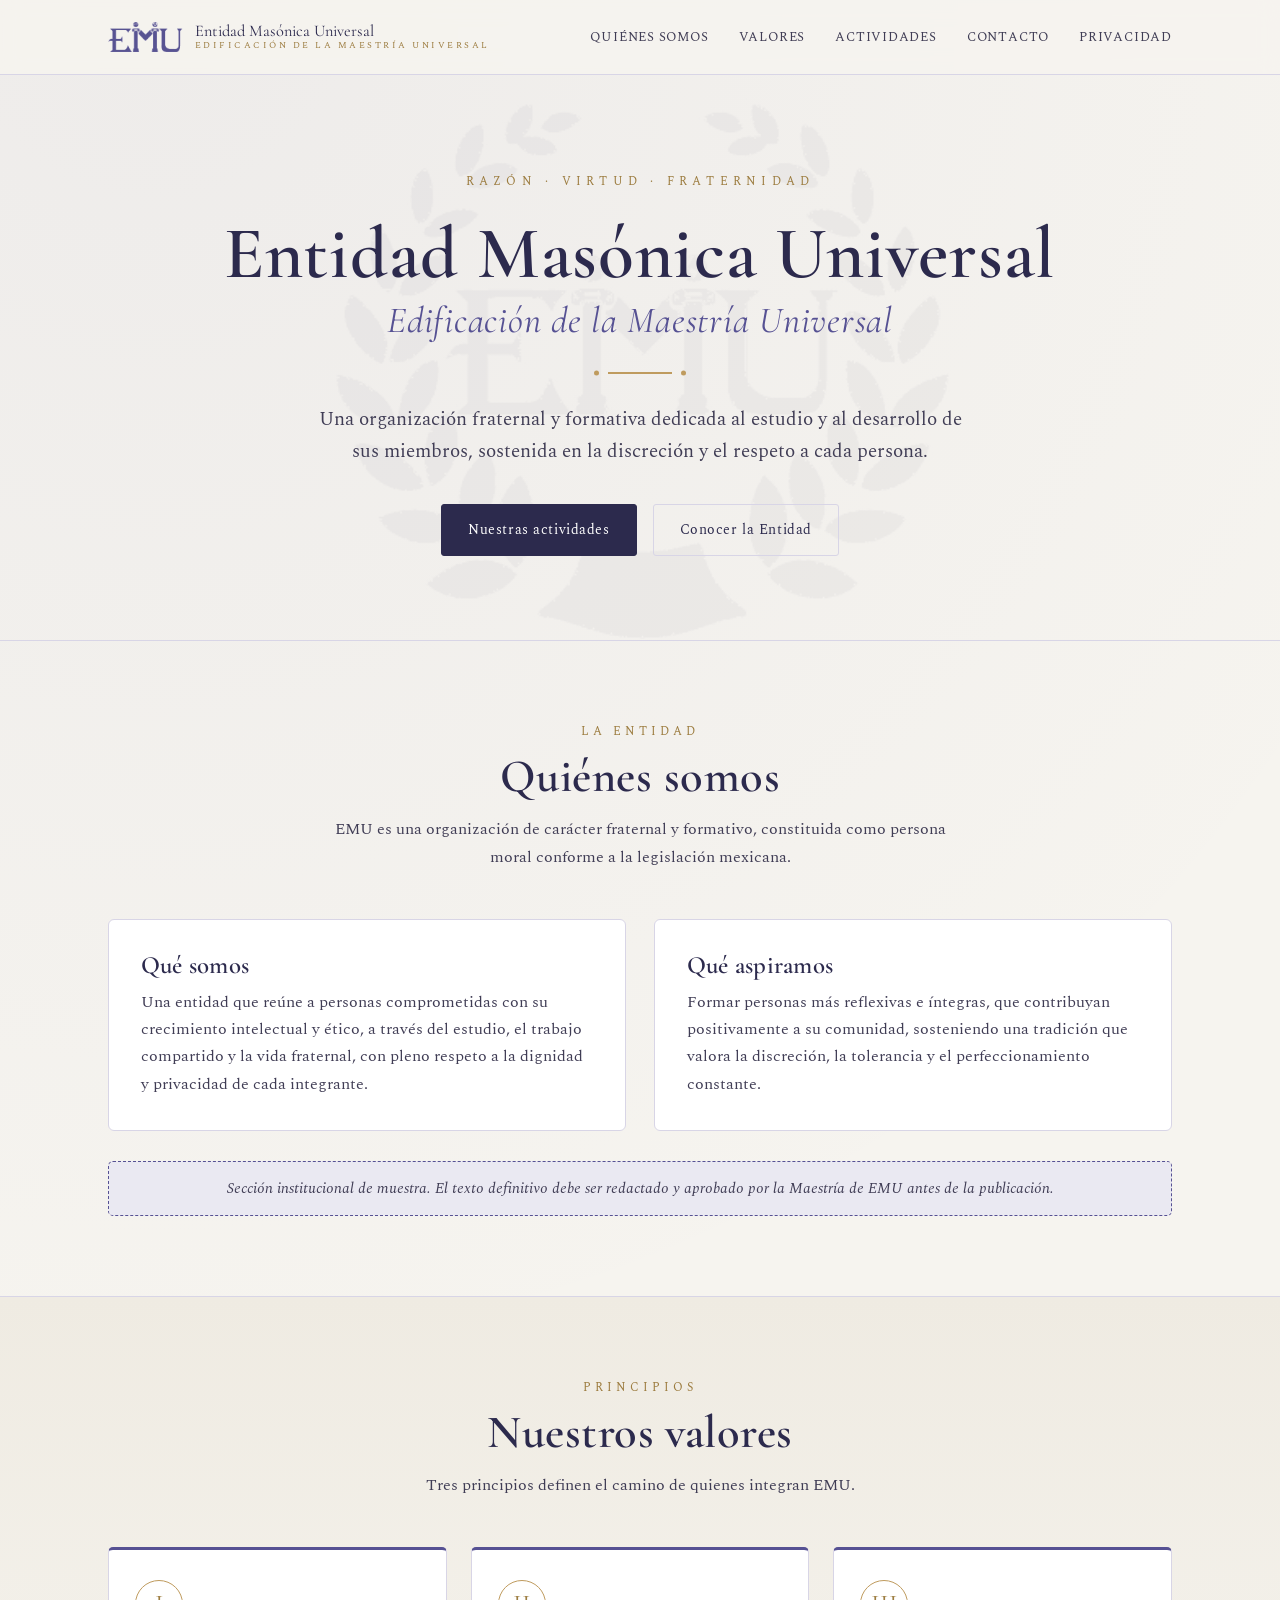
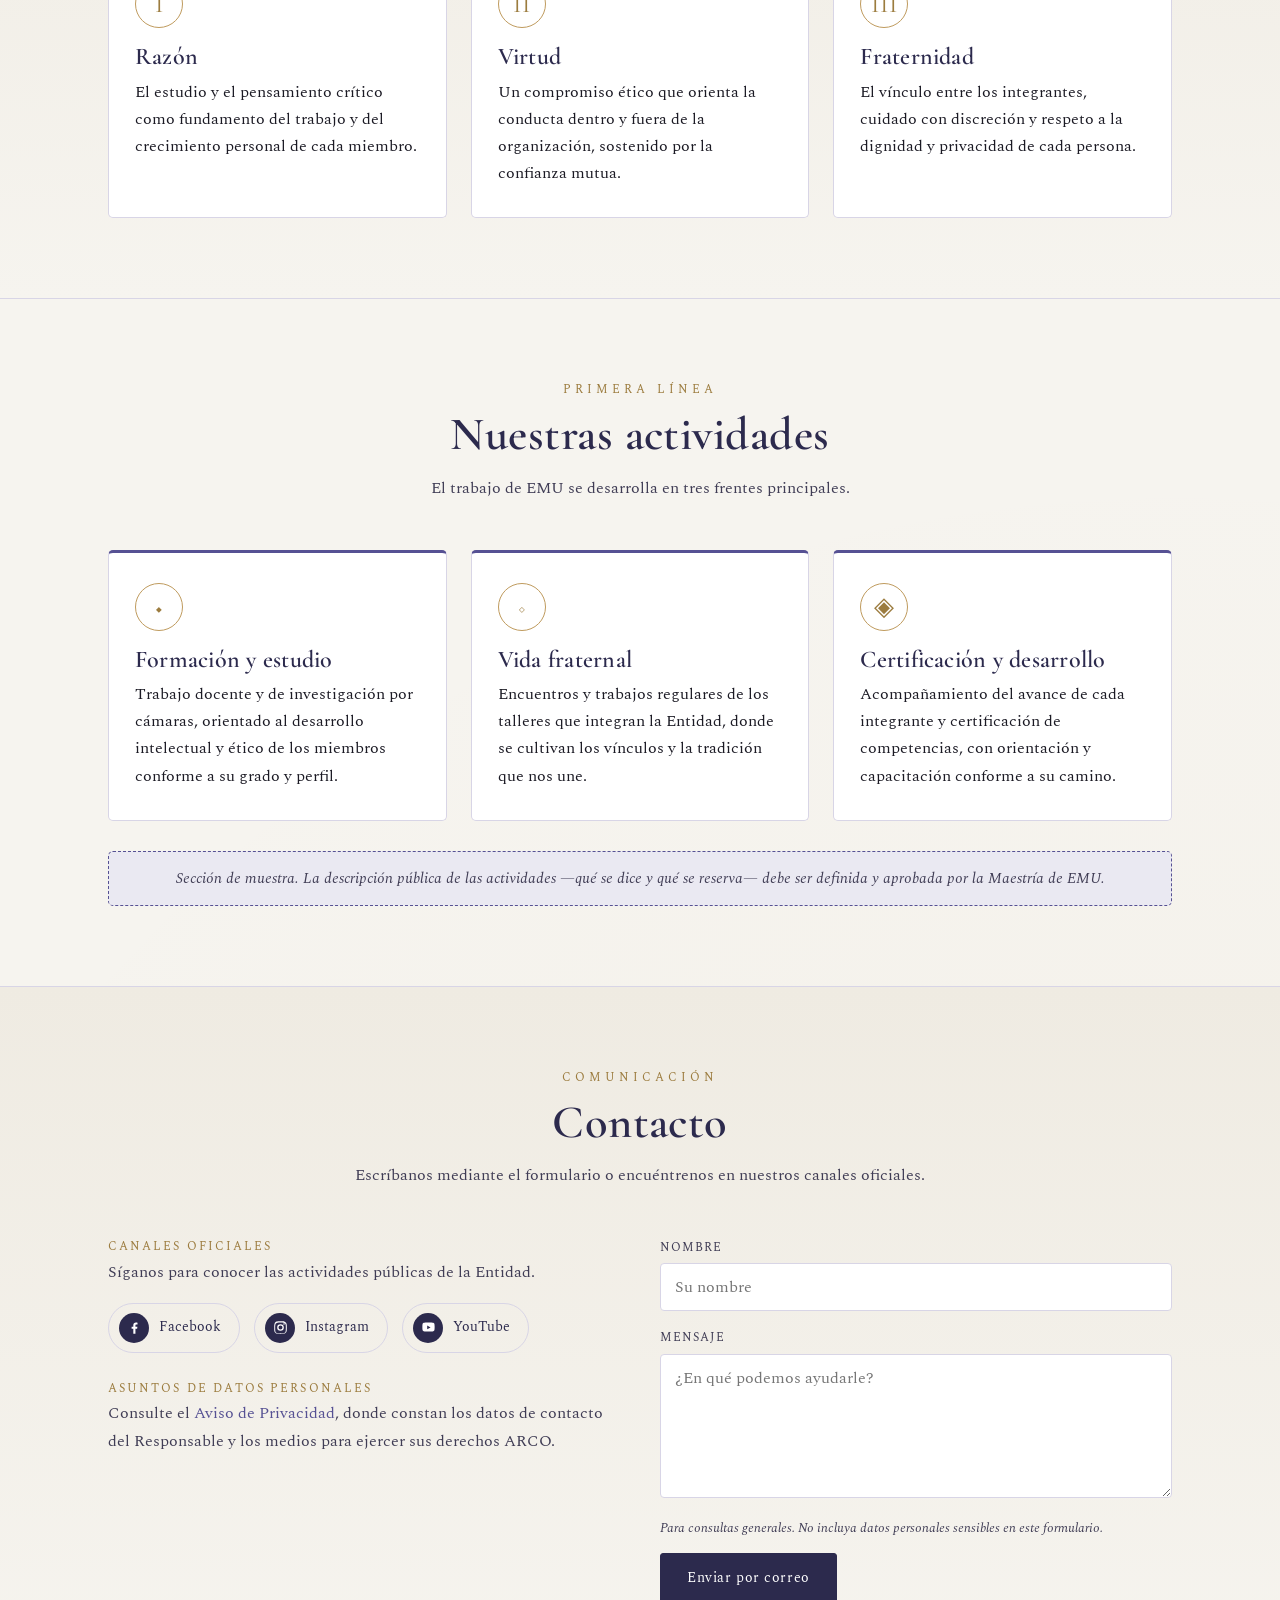
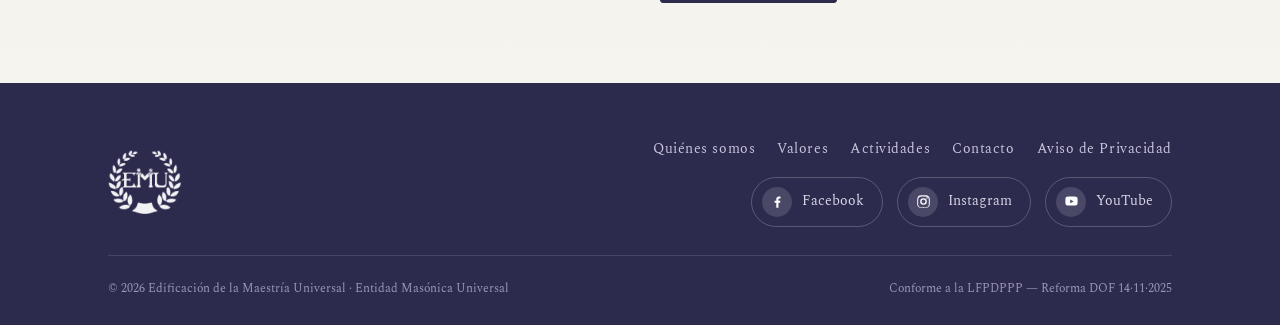
==== commit 9677de2e: "Add files via upload" ====
--- a/index.html
+++ b/index.html
@@ -4,8 +4,8 @@
 <meta charset="UTF-8">
 <meta name="viewport" content="width=device-width, initial-scale=1.0">
 <title>Entidad Masónica Universal (EMU)</title>
-<meta name="description" content="Entidad Masónica Universal — Razón, Virtud y Fraternidad. Aviso de Privacidad y ejercicio de Derechos ARCO conforme a la LFPDPPP.">
-<link rel="icon" href="emu_seal.png">
+<meta name="description" content="Entidad Masónica Universal — Razón, Virtud y Fraternidad. Organización fraternal y formativa.">
+<link rel="icon" href="[data-uri]">
 <link rel="preconnect" href="https://fonts.googleapis.com">
 <link rel="preconnect" href="https://fonts.gstatic.com" crossorigin>
 <link href="https://fonts.googleapis.com/css2?family=Cormorant+Garamond:ital,wght@0,400;0,500;0,600;0,700;1,400;1,500&family=Spectral:wght@300;400;500;600&display=swap" rel="stylesheet">
@@ -17,7 +17,7 @@
 <header>
   <div class="wrap nav">
     <a class="brand" href="#inicio">
-      <img src="emu_wordmark.png" alt="EMU">
+      <img src="[data-uri]" alt="EMU">
       <span class="bt">Entidad Masónica Universal<small>Edificación de la Maestría Universal</small></span>
     </a>
     <button class="menu-btn" id="menuBtn" aria-label="Menú">☰</button>
@@ -25,10 +25,9 @@
       <ul id="navList">
         <li><a href="#nosotros">Quiénes somos</a></li>
         <li><a href="#valores">Valores</a></li>
-        <li><a href="aviso.html">Aviso de Privacidad</a></li>
-        <li><a href="#derechos">Derechos ARCO</a></li>
-        <li><a href="#faq">Preguntas</a></li>
+        <li><a href="#actividades">Actividades</a></li>
         <li><a href="#contacto">Contacto</a></li>
+        <li><a href="aviso.html">Privacidad</a></li>
       </ul>
     </nav>
   </div>
@@ -36,15 +35,15 @@
 
 <!-- ===== HERO ===== -->
 <section class="hero" id="inicio">
-  <img src="emu_seal.png" class="seal-bg" alt="">
+  <img src="[data-uri]" class="seal-bg" alt="">
   <div class="wrap hero-inner">
     <p class="eyebrow">Razón &middot; Virtud &middot; Fraternidad</p>
     <h1>Entidad Masónica Universal<span class="sub">Edificación de la Maestría Universal</span></h1>
     <div class="rule-gold"></div>
-    <p class="lead">Una organización fraternal y formativa dedicada al estudio y al desarrollo de sus miembros, comprometida con la discreción y con la protección de los datos personales de quienes la integran.</p>
+    <p class="lead">Una organización fraternal y formativa dedicada al estudio y al desarrollo de sus miembros, sostenida en la discreción y el respeto a cada persona.</p>
     <div class="cta-row">
-      <a class="btn btn-solid" href="aviso.html">Consultar Aviso de Privacidad</a>
-      <a class="btn btn-ghost" href="#derechos">Ejercer mis Derechos</a>
+      <a class="btn btn-solid" href="#actividades">Nuestras actividades</a>
+      <a class="btn btn-ghost" href="#nosotros">Conocer la Entidad</a>
     </div>
   </div>
 </section>
@@ -64,10 +63,10 @@
       </div>
       <div class="col-card reveal">
         <h3>Qué aspiramos</h3>
-        <p>Formar personas más reflexivas y íntegras, que contribuyan positivamente a su comunidad, sosteniendo una tradición que valora la discreción, la tolerancia y el perfeccionamiento constante.</p>
-      </div>
-    </div>
-    <p class="editable-note reveal">Sección institucional de muestra. El texto definitivo —alcance, historia y fines que la Entidad desee hacer públicos— debe ser redactado y aprobado por la Maestría de EMU antes de la publicación.</p>
+        <p>Formar personas más reflexivas e íntegras, que contribuyan positivamente a su comunidad, sosteniendo una tradición que valora la discreción, la tolerancia y el perfeccionamiento constante.</p>
+      </div>
+    </div>
+    <p class="editable-note reveal">Sección institucional de muestra. El texto definitivo debe ser redactado y aprobado por la Maestría de EMU antes de la publicación.</p>
   </div>
 </section>
 
@@ -87,96 +86,32 @@
   </div>
 </section>
 
-<!-- ===== AVISO (RESUMEN) ===== -->
-<section class="band" id="aviso">
-  <div class="wrap">
-    <div class="sec-head reveal">
-      <span class="kicker">Protección de Datos</span>
-      <h2>Aviso de Privacidad</h2>
-    </div>
-    <div class="aviso-card reveal">
-      <h3>Aviso de Privacidad Integral</h3>
-      <p>EMU trata los datos personales de sus candidatos, afiliados y personas relacionadas conforme a la Ley Federal de Protección de Datos Personales en Posesión de los Particulares (última reforma DOF 14 de noviembre de 2025).</p>
-      <p>El documento completo contiene:</p>
-      <ul>
-        <li>Identidad y contacto del Responsable</li>
-        <li>Datos que se recaban</li>
-        <li>Datos sensibles</li>
-        <li>Finalidades del tratamiento</li>
-        <li>Derechos ARCO</li>
-        <li>Revocación y limitación</li>
-        <li>Autoridad competente</li>
-      </ul>
-      <a class="btn btn-solid" href="aviso.html">Leer el Aviso completo</a>
-    </div>
-  </div>
-</section>
-
-<!-- ===== DERECHOS / ARCO HUB ===== -->
-<section class="band alt" id="derechos">
-  <div class="wrap">
-    <div class="sec-head reveal">
-      <span class="kicker">Centro del Titular</span>
-      <h2>Ejercicio de sus Derechos</h2>
-      <p>Como titular de datos personales, la ley le reconoce los derechos siguientes. Elija la gestión que necesita; se abrirá un correo con el asunto correcto ya preparado.</p>
-    </div>
-
-    <div class="arco-grid">
-      <div class="arco-card reveal">
-        <span class="lt">A&middot;R&middot;C&middot;O</span>
-        <h3>Derechos ARCO</h3>
-        <p>Acceder a sus datos, Rectificarlos si son inexactos, Cancelarlos u Oponerse a un tratamiento específico.</p>
-        <a class="btn btn-solid" href="mailto:emuac33@gmail.com?subject=Ejercicio%20de%20Derechos%20ARCO&body=Nombre%20completo%3A%0ADerecho%20que%20deseo%20ejercer%20(Acceso%2FRectificaci%C3%B3n%2FCancelaci%C3%B3n%2FOposici%C3%B3n)%3A%0ADescripci%C3%B3n%20de%20mi%20solicitud%3A%0A%0A(Adjunte%20copia%20de%20su%20identificaci%C3%B3n%20oficial.%20No%20incluya%20datos%20de%20salud%20en%20este%20correo.)">Iniciar solicitud ARCO</a>
-      </div>
-      <div class="arco-card reveal">
-        <span class="lt">&#9851;</span>
-        <h3>Revocar consentimiento</h3>
-        <p>Retire el consentimiento que otorgó para el tratamiento de sus datos personales.</p>
-        <a class="btn btn-solid" href="mailto:emuac33@gmail.com?subject=Revocaci%C3%B3n%20de%20consentimiento&body=Nombre%20completo%3A%0AConsentimiento%20que%20deseo%20revocar%3A%0A%0A(Adjunte%20copia%20de%20su%20identificaci%C3%B3n%20oficial.)">Solicitar revocación</a>
-      </div>
-      <div class="arco-card reveal">
-        <span class="lt">&#10005;</span>
-        <h3>Negar finalidades secundarias</h3>
-        <p>Opóngase al uso de su imagen y a otras finalidades no esenciales, sin afectar su relación con EMU.</p>
-        <a class="btn btn-ghost" href="mailto:emuac33@gmail.com?subject=Negativa%20finalidades%20secundarias&body=Nombre%20completo%3A%0AManifiesto%20mi%20negativa%20al%20tratamiento%20de%20mis%20datos%20para%20finalidades%20secundarias.">Manifestar negativa</a>
-      </div>
-      <div class="arco-card reveal">
-        <span class="lt">&#8856;</span>
-        <h3>Limitar uso o divulgación</h3>
-        <p>Solicite su inscripción en el listado de exclusión interno de EMU.</p>
-        <a class="btn btn-ghost" href="mailto:emuac33@gmail.com?subject=Limitaci%C3%B3n%20de%20uso&body=Nombre%20completo%3A%0ASolicito%20la%20limitaci%C3%B3n%20del%20uso%20de%20mis%20datos%20personales.">Solicitar limitación</a>
-      </div>
-    </div>
-
-    <h4 style="text-align:center; margin:42px 0 4px; color:var(--purple-deep); font-size:1.5rem">Cómo es el proceso</h4>
-    <div class="arco-steps">
-      <div class="step reveal"><div class="n">1</div><p>Envía el correo con tu solicitud e identificación oficial.</p></div>
-      <div class="step reveal"><div class="n">2</div><p>EMU verifica tu identidad (reforzada si involucra datos sensibles).</p></div>
-      <div class="step reveal"><div class="n">3</div><p>Se atiende tu solicitud en un máximo de 20 días hábiles.</p></div>
-      <div class="step reveal"><div class="n">4</div><p>Recibes la respuesta por el medio que indicaste.</p></div>
-    </div>
-
-    <div class="privacy-flag reveal">
-      <strong>Privacidad por diseño.</strong> Este sitio no almacena sus datos. Por su seguridad, <strong>no incluya datos de salud ni información sensible</strong> en estos correos: la verificación de esa información se realiza por un canal seguro durante el trámite.
-    </div>
-  </div>
-</section>
-
-<!-- ===== FAQ ===== -->
-<section class="band" id="faq">
-  <div class="wrap">
-    <div class="sec-head reveal">
-      <span class="kicker">Para el Titular</span>
-      <h2>Preguntas frecuentes</h2>
-    </div>
-    <div class="faq">
-      <details class="reveal"><summary>¿Qué datos personales trata EMU?</summary><div class="a">Datos de identificación, contacto, laborales, patrimoniales, imagen y referencias de terceros; y dos categorías sensibles: datos de salud y datos sobre creencias filosóficas y morales (vínculos con la masonería). El detalle está en el <a href="aviso.html">Aviso de Privacidad</a>.</div></details>
-      <details class="reveal"><summary>¿Por qué se recaban datos de salud?</summary><div class="a">Únicamente para poder actuar adecuadamente ante una emergencia médica durante las actividades de EMU. Su tratamiento requiere su consentimiento expreso por escrito, y negarse no impide su afiliación.</div></details>
-      <details class="reveal"><summary>¿Cómo ejerzo mis derechos ARCO?</summary><div class="a">Desde la sección <a href="#derechos">Ejercicio de sus Derechos</a>, enviando un correo con el asunto correspondiente y copia de su identificación oficial. EMU responde en un máximo de 20 días hábiles.</div></details>
-      <details class="reveal"><summary>¿Cuánto tarda la respuesta?</summary><div class="a">El plazo legal es de 20 días hábiles a partir de la recepción de la solicitud completa. Las solicitudes que involucran datos sensibles pueden requerir verificación reforzada de identidad.</div></details>
-      <details class="reveal"><summary>¿EMU comparte mis datos con terceros?</summary><div class="a">No. Sus datos no se transfieren a terceros ajenos a EMU. Si en el futuro fuera necesario, se le informaría y, en su caso, se recabaría su consentimiento conforme a los artículos 35 y 36 de la LFPDPPP.</div></details>
-      <details class="reveal"><summary>¿Ante quién puedo presentar una queja?</summary><div class="a">Ante la Secretaría Anticorrupción y Buen Gobierno, autoridad competente en materia de protección de datos personales en posesión de los particulares desde la reforma del 14 de noviembre de 2025.</div></details>
-    </div>
+<!-- ===== ACTIVIDADES ===== -->
+<section class="band" id="actividades">
+  <div class="wrap">
+    <div class="sec-head reveal">
+      <span class="kicker">Primera Línea</span>
+      <h2>Nuestras actividades</h2>
+      <p>El trabajo de EMU se desarrolla en tres frentes principales.</p>
+    </div>
+    <div class="pillars">
+      <div class="pillar reveal">
+        <div class="ico">&#9670;</div>
+        <h3>Formación y estudio</h3>
+        <p>Trabajo docente y de investigación por cámaras, orientado al desarrollo intelectual y ético de los miembros conforme a su grado y perfil.</p>
+      </div>
+      <div class="pillar reveal">
+        <div class="ico">&#9671;</div>
+        <h3>Vida fraternal</h3>
+        <p>Encuentros y trabajos regulares de los talleres que integran la Entidad, donde se cultivan los vínculos y la tradición que nos une.</p>
+      </div>
+      <div class="pillar reveal">
+        <div class="ico">&#9672;</div>
+        <h3>Certificación y desarrollo</h3>
+        <p>Acompañamiento del avance de cada integrante y certificación de competencias, con orientación y capacitación conforme a su camino.</p>
+      </div>
+    </div>
+    <p class="editable-note reveal">Sección de muestra. La descripción pública de las actividades —qué se dice y qué se reserva— debe ser definida y aprobada por la Maestría de EMU.</p>
   </div>
 </section>
 
@@ -205,7 +140,7 @@
             YouTube
           </a>
         </div>
-        <p style="margin-top:26px"><span class="lbl">Asuntos de datos personales</span>Los datos de contacto del Responsable y de la persona designada constan en el <a href="aviso.html">Aviso de Privacidad Integral</a>. Para ejercer sus derechos utilice la sección <a href="#derechos">Ejercicio de sus Derechos</a>.</p>
+        <p style="margin-top:26px"><span class="lbl">Asuntos de datos personales</span>Consulte el <a href="aviso.html">Aviso de Privacidad</a>, donde constan los datos de contacto del Responsable y los medios para ejercer sus derechos ARCO.</p>
       </div>
       <div class="form reveal">
         <label for="cn">Nombre</label>
@@ -223,14 +158,14 @@
 <footer>
   <div class="wrap">
     <div class="foot-top">
-      <img src="emu_seal.png" alt="EMU">
+      <img src="[data-uri]" alt="EMU">
       <div>
         <div class="foot-links" style="margin-bottom:16px">
           <a href="#nosotros">Quiénes somos</a>
           <a href="#valores">Valores</a>
+          <a href="#actividades">Actividades</a>
+          <a href="#contacto">Contacto</a>
           <a href="aviso.html">Aviso de Privacidad</a>
-          <a href="#derechos">Derechos ARCO</a>
-          <a href="#contacto">Contacto</a>
         </div>
         <div class="social-row">
           <a class="social-btn" href="https://www.facebook.com/groups/191150687660778" target="_blank" rel="noopener"><span class="si"><svg viewBox="0 0 24 24"><path d="M13.5 22v-8h2.7l.4-3.2h-3.1V8.7c0-.9.3-1.6 1.6-1.6h1.7V4.2c-.3 0-1.3-.1-2.5-.1-2.5 0-4.2 1.5-4.2 4.3v2.4H7.4V14h2.7v8h3.4z"/></svg></span>Facebook</a>
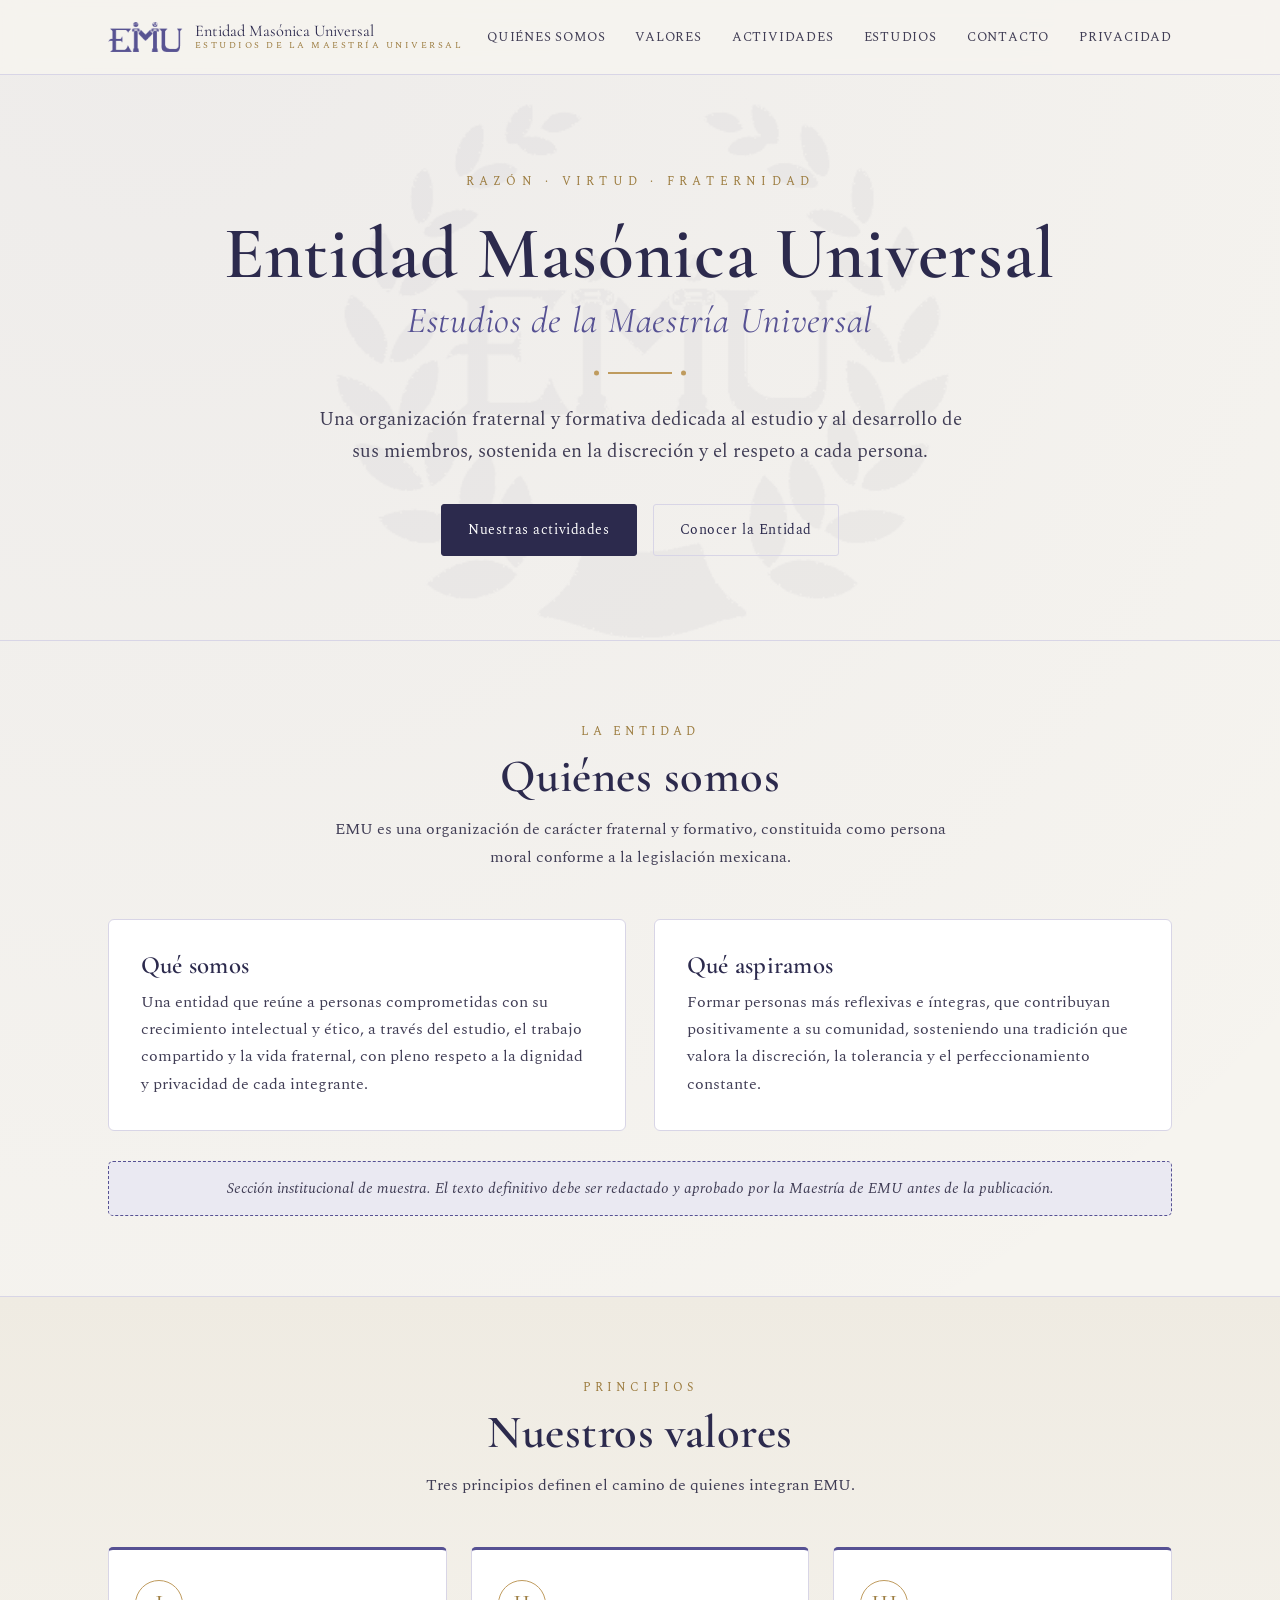
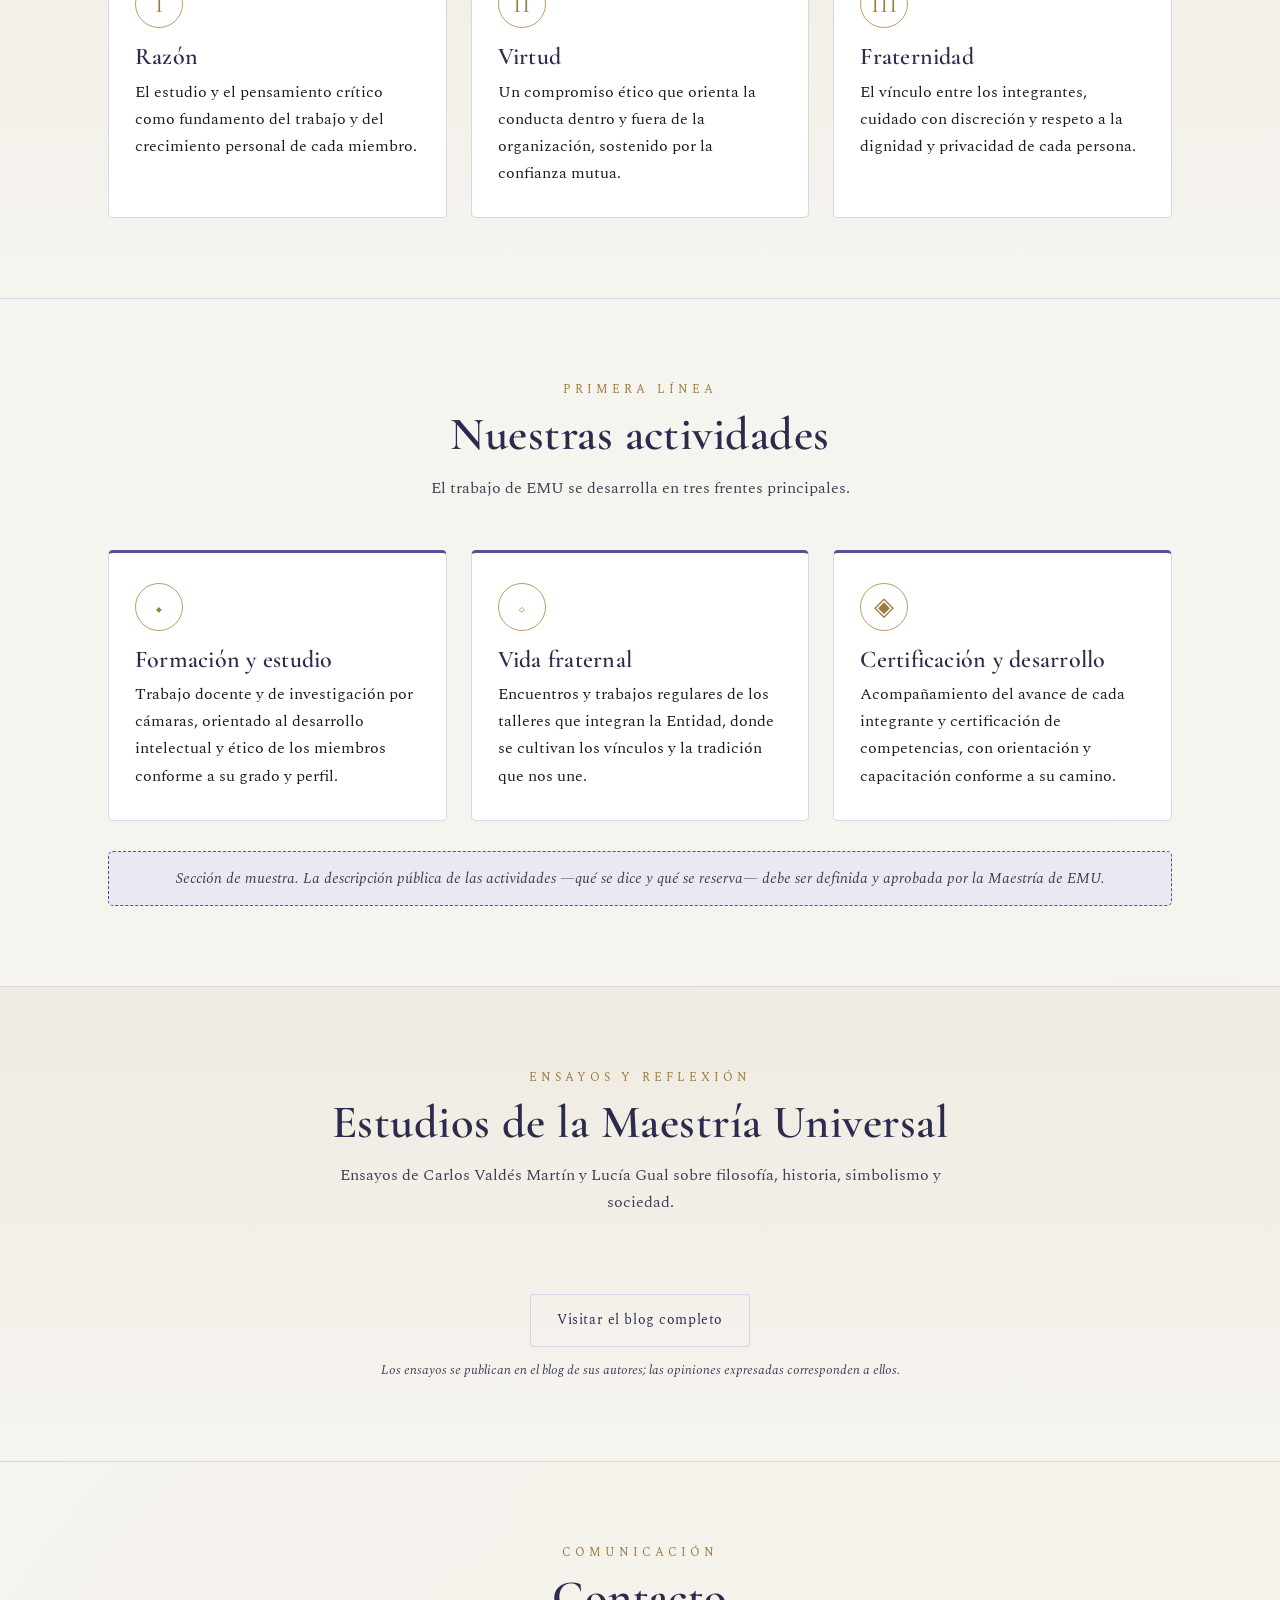
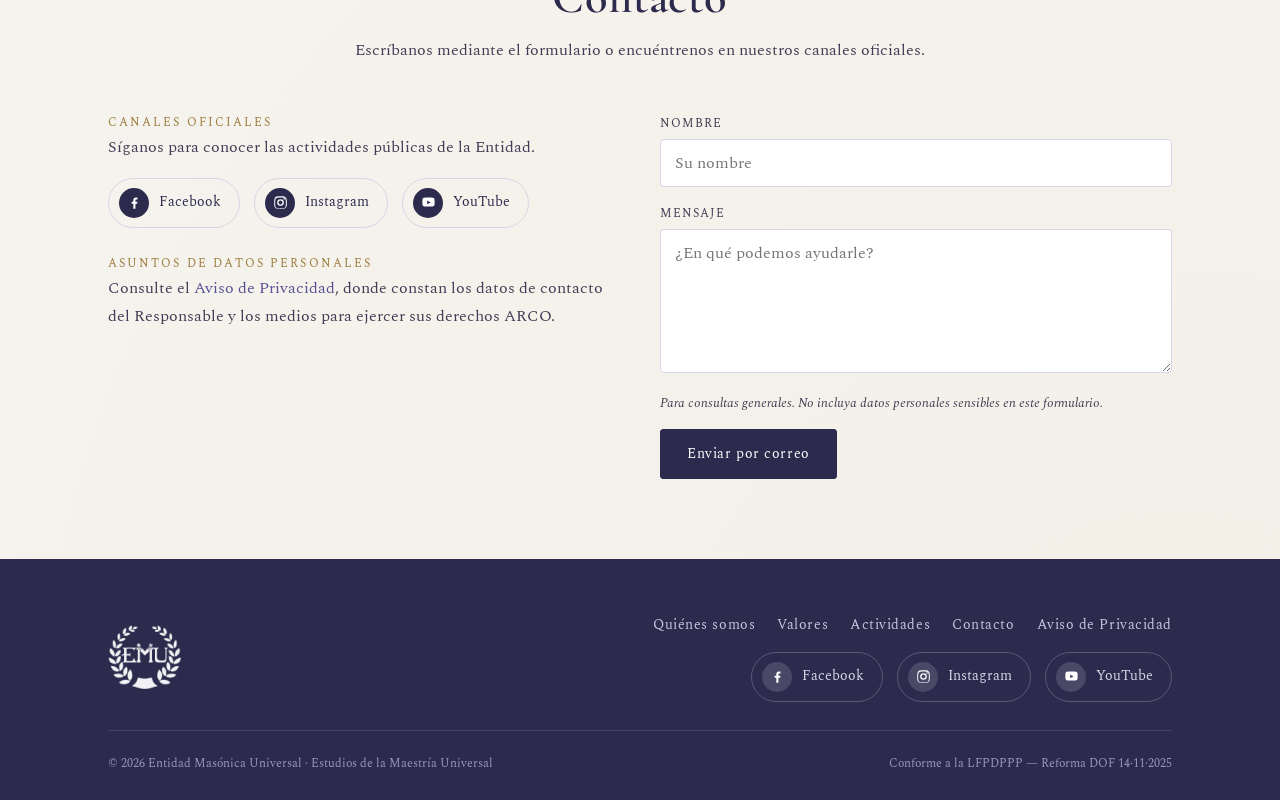
==== commit 1ac04786: "Add files via upload" ====
--- a/index.html
+++ b/index.html
@@ -9,6 +9,9 @@
 <link rel="preconnect" href="https://fonts.googleapis.com">
 <link rel="preconnect" href="https://fonts.gstatic.com" crossorigin>
 <link href="https://fonts.googleapis.com/css2?family=Cormorant+Garamond:ital,wght@0,400;0,500;0,600;0,700;1,400;1,500&family=Spectral:wght@300;400;500;600&display=swap" rel="stylesheet">
+<script type="application/ld+json">
+{"@context":"https://schema.org","@type":"Organization","name":"Entidad Masónica Universal","alternateName":["EMU","Estudios de la Maestría Universal"],"url":"https://emu-ac.mx","sameAs":["https://www.facebook.com/groups/191150687660778","https://www.instagram.com/entidadmasonicauniversal/","https://www.youtube.com/@entidadmasonicauniversal5749","https://carlosvaldesmartin.blogspot.com/"]}
+</script>
 <link rel="stylesheet" href="styles.css">
 </head>
 <body>
@@ -18,7 +21,7 @@
   <div class="wrap nav">
     <a class="brand" href="#inicio">
       <img src="[data-uri]" alt="EMU">
-      <span class="bt">Entidad Masónica Universal<small>Edificación de la Maestría Universal</small></span>
+      <span class="bt">Entidad Masónica Universal<small>Estudios de la Maestría Universal</small></span>
     </a>
     <button class="menu-btn" id="menuBtn" aria-label="Menú">☰</button>
     <nav>
@@ -26,6 +29,7 @@
         <li><a href="#nosotros">Quiénes somos</a></li>
         <li><a href="#valores">Valores</a></li>
         <li><a href="#actividades">Actividades</a></li>
+        <li><a href="#estudios">Estudios</a></li>
         <li><a href="#contacto">Contacto</a></li>
         <li><a href="aviso.html">Privacidad</a></li>
       </ul>
@@ -38,7 +42,7 @@
   <img src="[data-uri]" class="seal-bg" alt="">
   <div class="wrap hero-inner">
     <p class="eyebrow">Razón &middot; Virtud &middot; Fraternidad</p>
-    <h1>Entidad Masónica Universal<span class="sub">Edificación de la Maestría Universal</span></h1>
+    <h1>Entidad Masónica Universal<span class="sub">Estudios de la Maestría Universal</span></h1>
     <div class="rule-gold"></div>
     <p class="lead">Una organización fraternal y formativa dedicada al estudio y al desarrollo de sus miembros, sostenida en la discreción y el respeto a cada persona.</p>
     <div class="cta-row">
@@ -115,8 +119,36 @@
   </div>
 </section>
 
+<!-- ===== ESTUDIOS ===== -->
+<section class="band alt" id="estudios">
+  <div class="wrap">
+    <div class="sec-head reveal">
+      <span class="kicker">Ensayos y Reflexión</span>
+      <h2>Estudios de la Maestría Universal</h2>
+      <p>Ensayos de Carlos Valdés Martín y Lucía Gual sobre filosofía, historia, simbolismo y sociedad.</p>
+    </div>
+
+    <div class="lectura reveal" id="lecturaDia" hidden>
+      <div class="lectura-tag">Lectura del día</div>
+      <h3 id="ldTitulo"></h3>
+      <p id="ldResumen"></p>
+      <div class="cta-row" style="justify-content:flex-start">
+        <a class="btn" id="ldLeer" href="#" target="_blank" rel="noopener" style="background:var(--gold); border-color:var(--gold); color:var(--purple-deep)">Leer el ensayo</a>
+        <a class="btn btn-ghost lectura-ghost" id="ldWa" href="#" target="_blank" rel="noopener">Compartir por WhatsApp</a>
+      </div>
+    </div>
+
+    <div class="post-grid" id="postGrid"></div>
+
+    <p class="estudios-foot reveal">
+      <a class="btn btn-ghost" href="https://carlosvaldesmartin.blogspot.com/" target="_blank" rel="noopener">Visitar el blog completo</a>
+    </p>
+    <p class="mini-note reveal">Los ensayos se publican en el blog de sus autores; las opiniones expresadas corresponden a ellos.</p>
+  </div>
+</section>
+
 <!-- ===== CONTACTO ===== -->
-<section class="band alt" id="contacto">
+<section class="band" id="contacto">
   <div class="wrap">
     <div class="sec-head reveal">
       <span class="kicker">Comunicación</span>
@@ -175,7 +207,7 @@
       </div>
     </div>
     <div class="foot-bottom">
-      <span>&copy; 2026 Edificación de la Maestría Universal &middot; Entidad Masónica Universal</span>
+      <span>&copy; 2026 Entidad Masónica Universal &middot; Estudios de la Maestría Universal</span>
       <span>Conforme a la LFPDPPP &mdash; Reforma DOF 14&middot;11&middot;2025</span>
     </div>
   </div>
@@ -193,6 +225,49 @@
       '&body=Nombre%3A%20'+n+'%0A%0AMensaje%3A%0A'+m;
   });
 
+
+  // ===== Estudios: feed de Blogger (JSONP, sin backend) =====
+  (function(){
+    const FEED='https://carlosvaldesmartin.blogspot.com/feeds/posts/summary?alt=json-in-script';
+    function jsonp(url,ok){
+      const cb='__emu'+Math.floor(Math.random()*1e9);
+      const s=document.createElement('script');
+      window[cb]=d=>{try{ok(d);}finally{delete window[cb];s.remove();}};
+      s.onerror=()=>{delete window[cb];s.remove();};
+      s.src=url+'&callback='+cb; document.head.appendChild(s);
+    }
+    const strip=t=>{const d=document.createElement('div');d.innerHTML=t;return (d.textContent||'').replace(/\s+/g,' ').trim();};
+    const linkOf=e=>{const l=(e.link||[]).find(x=>x.rel==='alternate');return l?l.href:'#';};
+    const esc=t=>t.replace(/&/g,'&amp;').replace(/</g,'&lt;');
+    function card(e){
+      const url=linkOf(e), tit=e.title.$t;
+      const txt=strip((e.summary||{$t:''}).$t).slice(0,150);
+      let img=e.media$thumbnail?e.media$thumbnail.url.replace(/\/s72(-c)?\//,'/s400/').replace(/=s72(-c)?/,'=s400'):null;
+      const d=new Date(e.published.$t).toLocaleDateString('es-MX',{year:'numeric',month:'long',day:'numeric'});
+      return '<article class="post-card">'+(img?'<div class="pc-img" style="background-image:url(\''+img+'\')"></div>':'')+
+        '<div class="pc-body"><span class="pc-date">'+d+'</span><h3><a href="'+url+'" target="_blank" rel="noopener">'+esc(tit)+'</a></h3><p>'+esc(txt)+'\u2026</p>'+
+        '<div class="pc-share"><a href="https://wa.me/?text='+encodeURIComponent(tit+' \u2014 '+url)+'" target="_blank" rel="noopener">WhatsApp</a> \u00b7 '+
+        '<a href="https://www.facebook.com/sharer/sharer.php?u='+encodeURIComponent(url)+'" target="_blank" rel="noopener">Facebook</a></div></div></article>';
+    }
+    jsonp(FEED+'&max-results=3',d=>{
+      const es=(d.feed.entry||[]);
+      document.getElementById('postGrid').innerHTML=es.map(card).join('');
+      const total=parseInt(d.feed.openSearch$totalResults.$t,10)||1;
+      const n=new Date(); const key=n.getFullYear()*10000+(n.getMonth()+1)*100+n.getDate();
+      let x=key%2147483647; x=(x*48271)%2147483647;
+      const idx=(x%total)+1;
+      jsonp(FEED+'&start-index='+idx+'&max-results=1',dd=>{
+        const e=(dd.feed.entry||[])[0]; if(!e)return;
+        const url=linkOf(e);
+        document.getElementById('ldTitulo').textContent=e.title.$t;
+        document.getElementById('ldResumen').textContent=strip((e.summary||{$t:''}).$t).slice(0,260)+'\u2026';
+        document.getElementById('ldLeer').href=url;
+        document.getElementById('ldWa').href='https://wa.me/?text='+encodeURIComponent('Lectura del d\u00eda \u00b7 '+e.title.$t+' \u2014 '+url);
+        document.getElementById('lecturaDia').hidden=false;
+      });
+    });
+  })();
+
   const io=new IntersectionObserver((es)=>{es.forEach(e=>{if(e.isIntersecting){e.target.classList.add('in');io.unobserve(e.target);}})},{threshold:.12});
   document.querySelectorAll('.reveal').forEach((el,i)=>{el.style.transitionDelay=(i%4*60)+'ms';io.observe(el);});
 </script>
--- a/styles.css
+++ b/styles.css
@@ -166,3 +166,23 @@
   .menu-btn{display:block}
   footer .social-row{justify-content:flex-start}
 }
+
+/* ===== Estudios ===== */
+.lectura{background:linear-gradient(135deg,var(--purple-deep),var(--purple)); color:#EDEBF7; border-radius:8px; padding:36px clamp(22px,4vw,48px); margin-bottom:34px}
+.lectura-tag{display:inline-block; font-family:'Spectral',serif; font-size:.7rem; letter-spacing:.3em; text-transform:uppercase; color:var(--gold); border:1px solid var(--gold); border-radius:20px; padding:4px 14px; margin-bottom:14px}
+.lectura h3{color:#fff; font-size:clamp(1.5rem,3vw,2.1rem); margin-bottom:10px}
+.lectura p{color:#CFCCE4; max-width:760px; margin-bottom:20px}
+.lectura .lectura-ghost{border-color:rgba(255,255,255,.35); color:#fff}
+.lectura .lectura-ghost:hover{border-color:var(--gold); color:var(--gold)}
+.post-grid{display:grid; grid-template-columns:repeat(3,1fr); gap:22px}
+.post-card{background:var(--panel); border:1px solid var(--lav-line); border-radius:6px; overflow:hidden; display:flex; flex-direction:column; transition:transform .25s, box-shadow .25s}
+.post-card:hover{transform:translateY(-4px); box-shadow:0 14px 30px rgba(44,42,77,.10)}
+.pc-img{height:150px; background-size:cover; background-position:center; background-color:var(--lav)}
+.pc-body{padding:20px 22px; display:flex; flex-direction:column; flex:1}
+.pc-date{font-family:'Spectral',serif; font-size:.72rem; letter-spacing:.14em; text-transform:uppercase; color:var(--gold-dk); margin-bottom:6px}
+.pc-body h3{font-size:1.25rem; line-height:1.25; margin-bottom:8px}
+.pc-body p{font-size:.92rem; color:var(--ink-soft); flex:1}
+.pc-share{margin-top:12px; font-family:'Spectral',serif; font-size:.82rem}
+.estudios-foot{text-align:center; margin-top:30px}
+.mini-note{text-align:center; font-size:.82rem; font-style:italic; color:var(--ink-soft); margin-top:12px}
+@media(max-width:860px){.post-grid{grid-template-columns:1fr}}
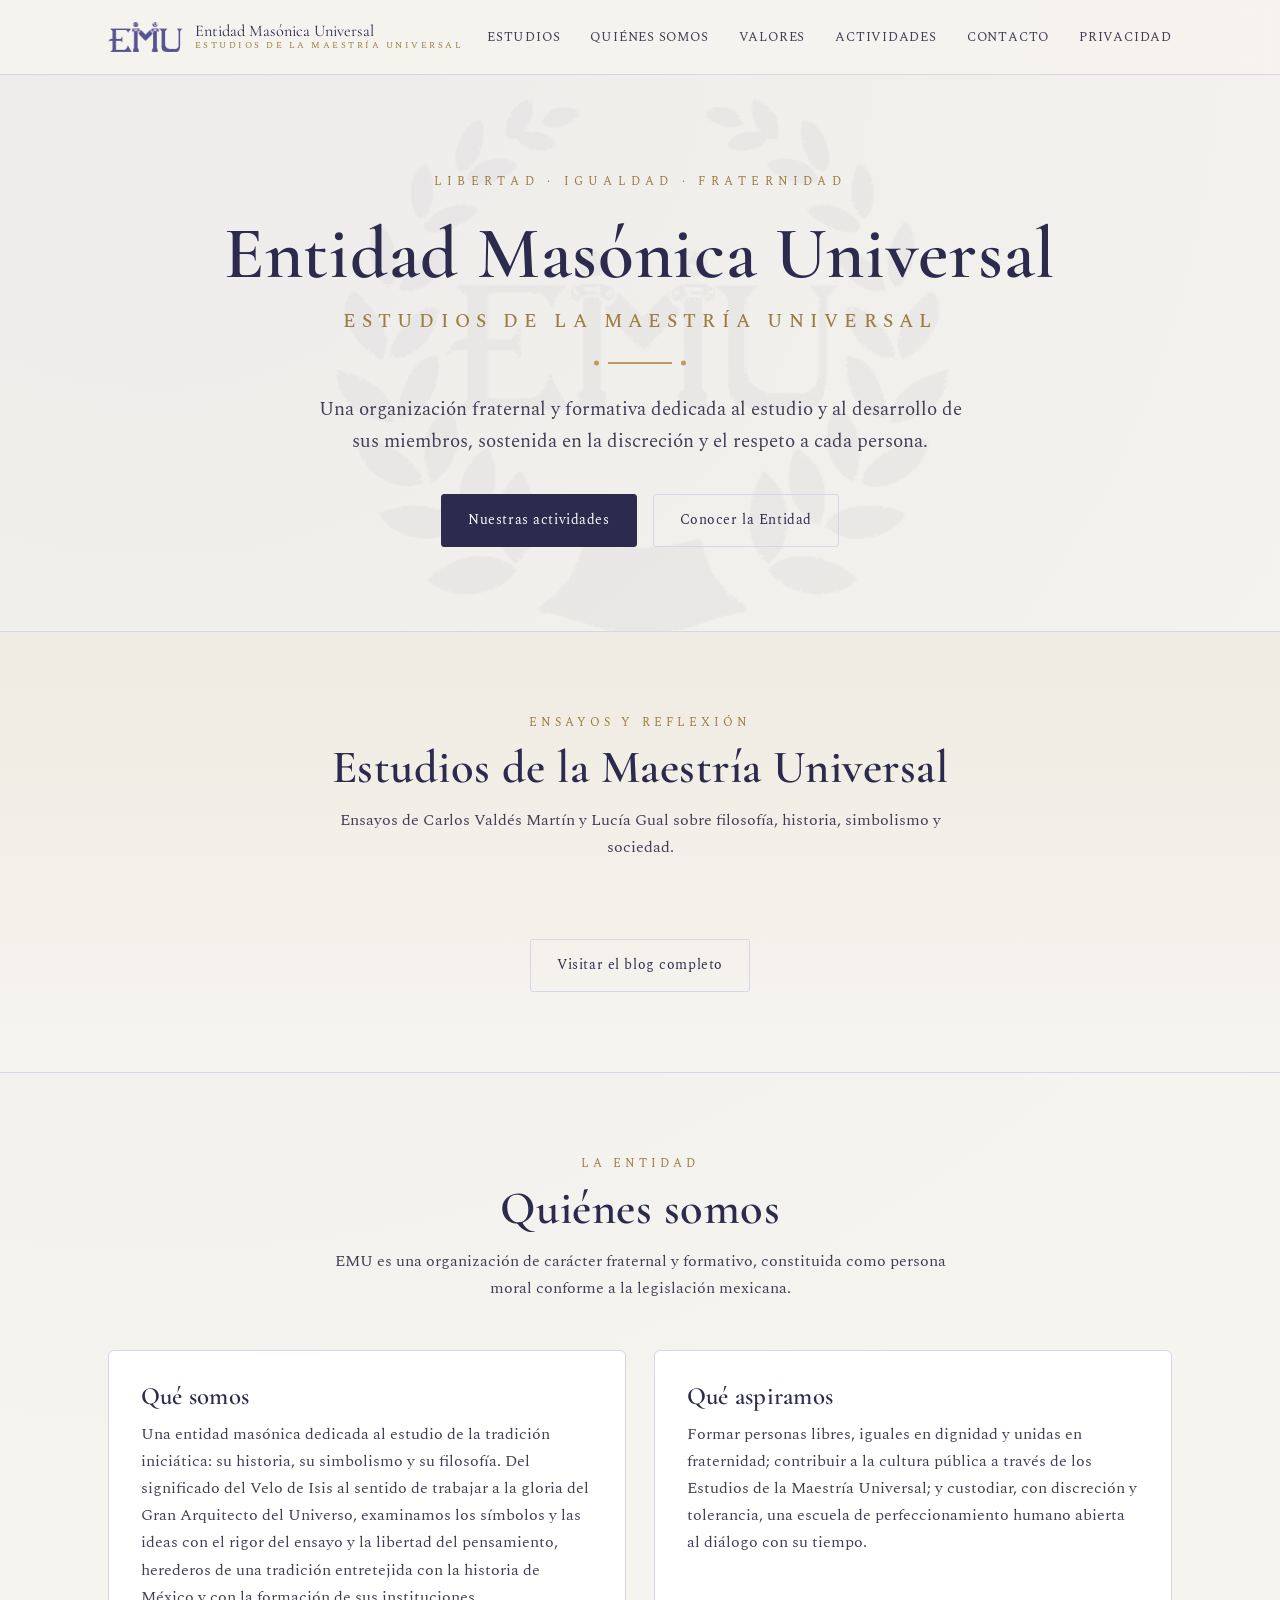
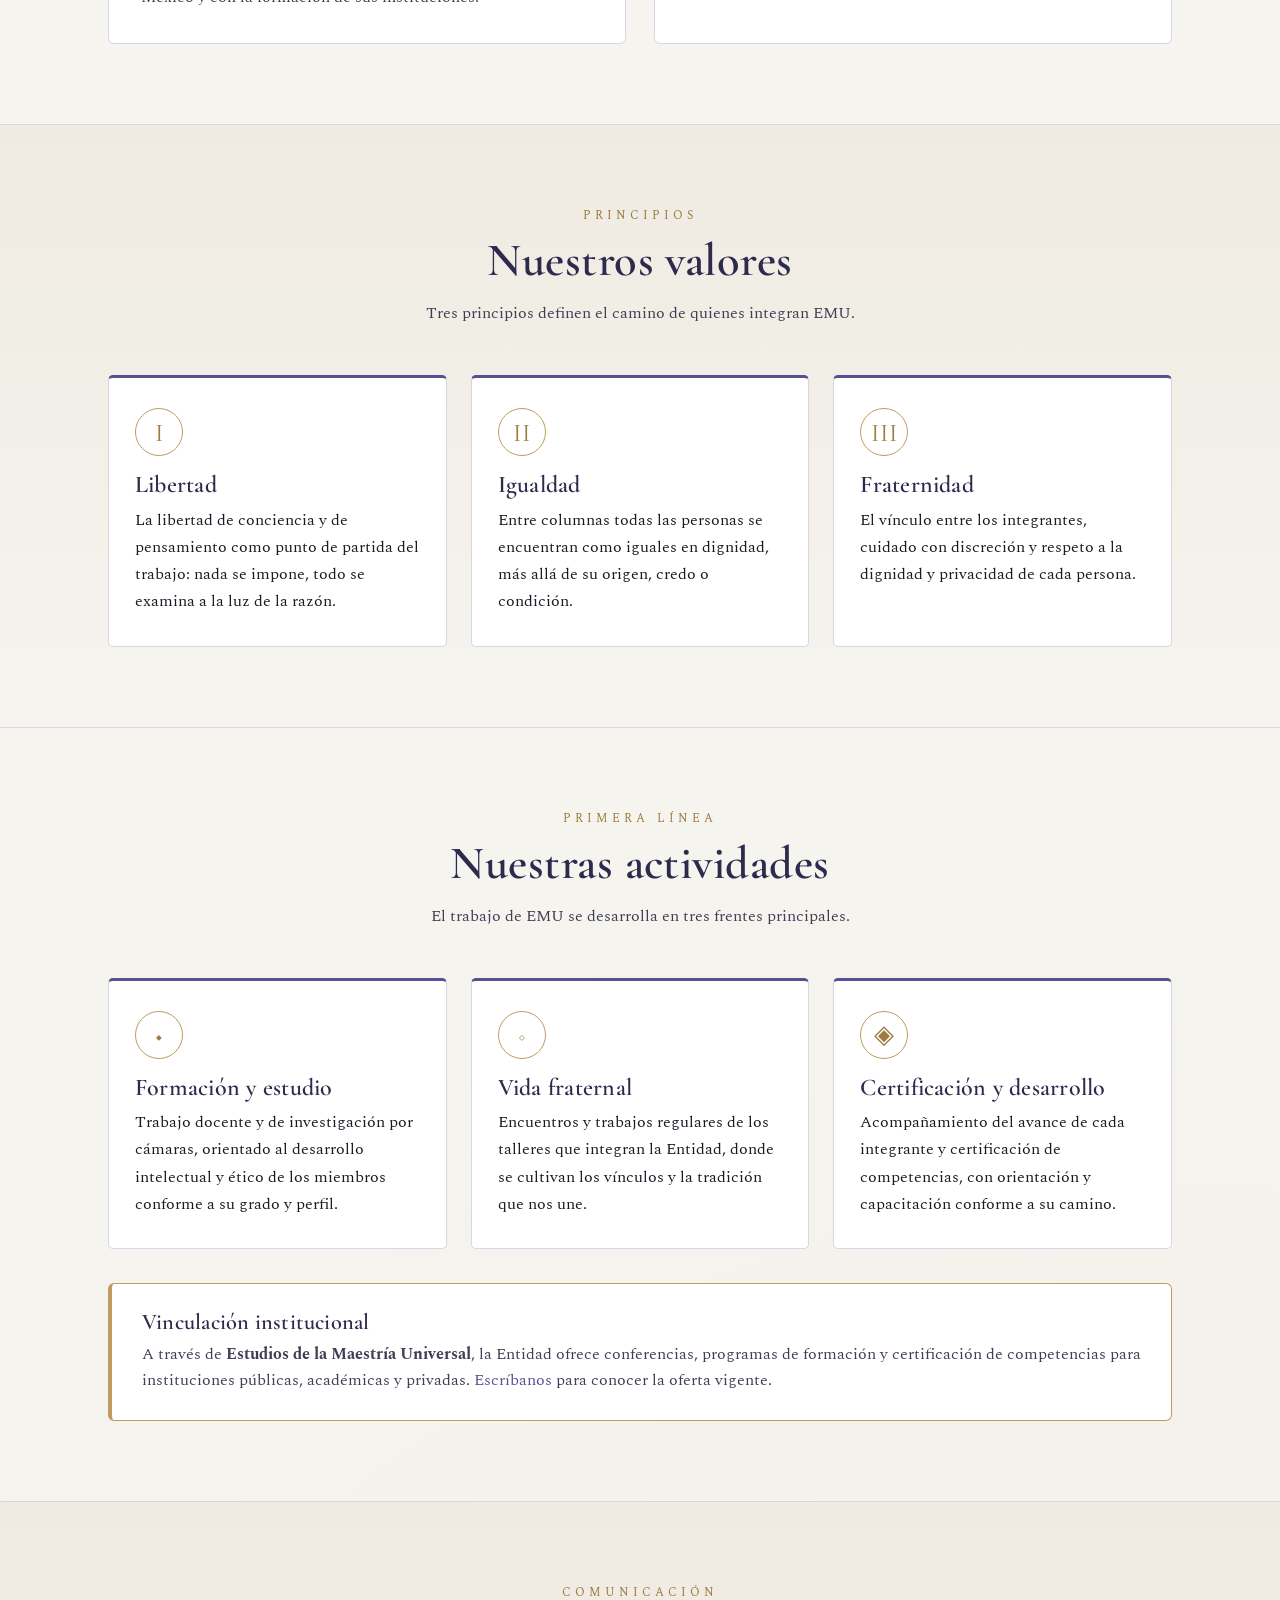
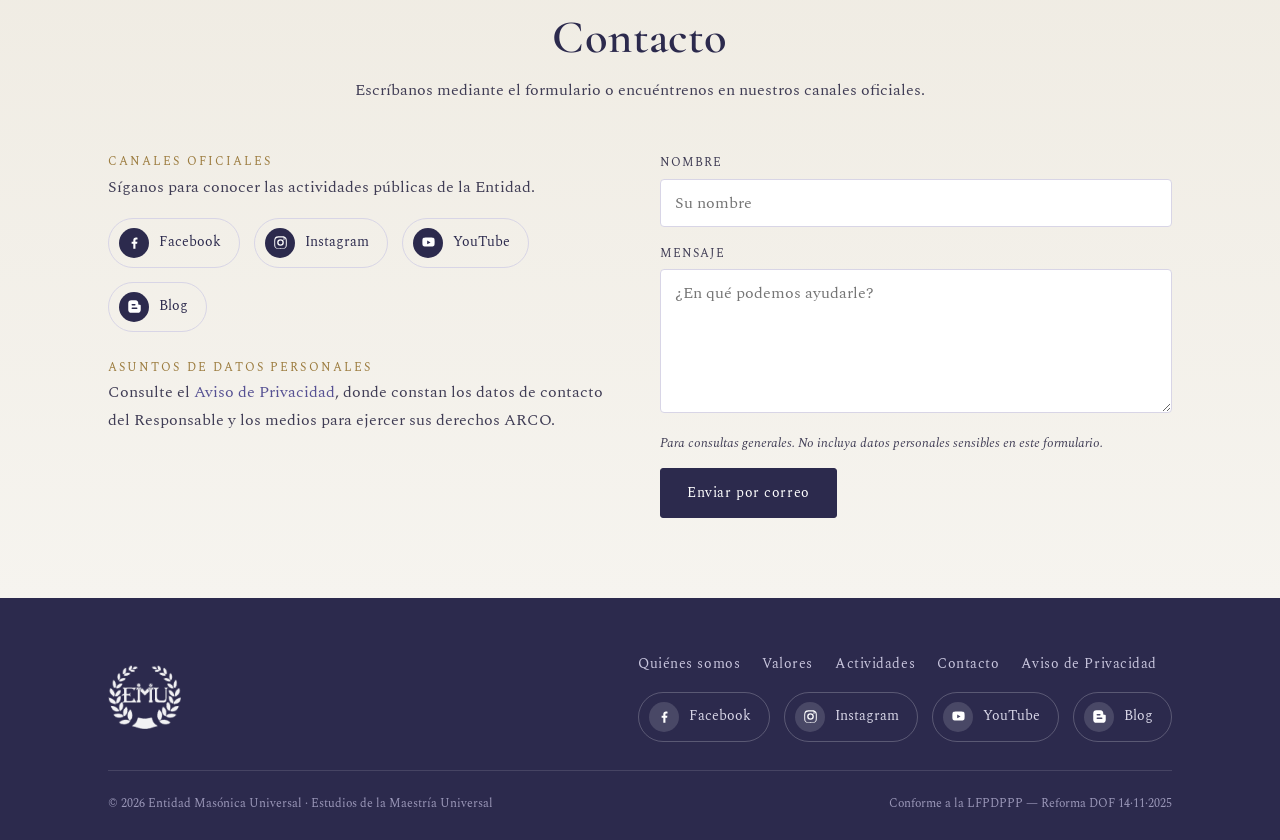
==== commit fb778d10: "Add files via upload" ====
--- a/index.html
+++ b/index.html
@@ -26,10 +26,10 @@
     <button class="menu-btn" id="menuBtn" aria-label="Menú">☰</button>
     <nav>
       <ul id="navList">
+        <li><a href="#estudios">Estudios</a></li>
         <li><a href="#nosotros">Quiénes somos</a></li>
         <li><a href="#valores">Valores</a></li>
         <li><a href="#actividades">Actividades</a></li>
-        <li><a href="#estudios">Estudios</a></li>
         <li><a href="#contacto">Contacto</a></li>
         <li><a href="aviso.html">Privacidad</a></li>
       </ul>
@@ -41,7 +41,7 @@
 <section class="hero" id="inicio">
   <img src="[data-uri]" class="seal-bg" alt="">
   <div class="wrap hero-inner">
-    <p class="eyebrow">Razón &middot; Virtud &middot; Fraternidad</p>
+    <p class="eyebrow">Libertad &middot; Igualdad &middot; Fraternidad</p>
     <h1>Entidad Masónica Universal<span class="sub">Estudios de la Maestría Universal</span></h1>
     <div class="rule-gold"></div>
     <p class="lead">Una organización fraternal y formativa dedicada al estudio y al desarrollo de sus miembros, sostenida en la discreción y el respeto a cada persona.</p>
@@ -49,73 +49,6 @@
       <a class="btn btn-solid" href="#actividades">Nuestras actividades</a>
       <a class="btn btn-ghost" href="#nosotros">Conocer la Entidad</a>
     </div>
-  </div>
-</section>
-
-<!-- ===== NOSOTROS ===== -->
-<section class="band" id="nosotros">
-  <div class="wrap">
-    <div class="sec-head reveal">
-      <span class="kicker">La Entidad</span>
-      <h2>Quiénes somos</h2>
-      <p>EMU es una organización de carácter fraternal y formativo, constituida como persona moral conforme a la legislación mexicana.</p>
-    </div>
-    <div class="two-col">
-      <div class="col-card reveal">
-        <h3>Qué somos</h3>
-        <p>Una entidad que reúne a personas comprometidas con su crecimiento intelectual y ético, a través del estudio, el trabajo compartido y la vida fraternal, con pleno respeto a la dignidad y privacidad de cada integrante.</p>
-      </div>
-      <div class="col-card reveal">
-        <h3>Qué aspiramos</h3>
-        <p>Formar personas más reflexivas e íntegras, que contribuyan positivamente a su comunidad, sosteniendo una tradición que valora la discreción, la tolerancia y el perfeccionamiento constante.</p>
-      </div>
-    </div>
-    <p class="editable-note reveal">Sección institucional de muestra. El texto definitivo debe ser redactado y aprobado por la Maestría de EMU antes de la publicación.</p>
-  </div>
-</section>
-
-<!-- ===== VALORES ===== -->
-<section class="band alt" id="valores">
-  <div class="wrap">
-    <div class="sec-head reveal">
-      <span class="kicker">Principios</span>
-      <h2>Nuestros valores</h2>
-      <p>Tres principios definen el camino de quienes integran EMU.</p>
-    </div>
-    <div class="pillars">
-      <div class="pillar reveal"><div class="ico">I</div><h3>Razón</h3><p>El estudio y el pensamiento crítico como fundamento del trabajo y del crecimiento personal de cada miembro.</p></div>
-      <div class="pillar reveal"><div class="ico">II</div><h3>Virtud</h3><p>Un compromiso ético que orienta la conducta dentro y fuera de la organización, sostenido por la confianza mutua.</p></div>
-      <div class="pillar reveal"><div class="ico">III</div><h3>Fraternidad</h3><p>El vínculo entre los integrantes, cuidado con discreción y respeto a la dignidad y privacidad de cada persona.</p></div>
-    </div>
-  </div>
-</section>
-
-<!-- ===== ACTIVIDADES ===== -->
-<section class="band" id="actividades">
-  <div class="wrap">
-    <div class="sec-head reveal">
-      <span class="kicker">Primera Línea</span>
-      <h2>Nuestras actividades</h2>
-      <p>El trabajo de EMU se desarrolla en tres frentes principales.</p>
-    </div>
-    <div class="pillars">
-      <div class="pillar reveal">
-        <div class="ico">&#9670;</div>
-        <h3>Formación y estudio</h3>
-        <p>Trabajo docente y de investigación por cámaras, orientado al desarrollo intelectual y ético de los miembros conforme a su grado y perfil.</p>
-      </div>
-      <div class="pillar reveal">
-        <div class="ico">&#9671;</div>
-        <h3>Vida fraternal</h3>
-        <p>Encuentros y trabajos regulares de los talleres que integran la Entidad, donde se cultivan los vínculos y la tradición que nos une.</p>
-      </div>
-      <div class="pillar reveal">
-        <div class="ico">&#9672;</div>
-        <h3>Certificación y desarrollo</h3>
-        <p>Acompañamiento del avance de cada integrante y certificación de competencias, con orientación y capacitación conforme a su camino.</p>
-      </div>
-    </div>
-    <p class="editable-note reveal">Sección de muestra. La descripción pública de las actividades —qué se dice y qué se reserva— debe ser definida y aprobada por la Maestría de EMU.</p>
   </div>
 </section>
 
@@ -143,12 +76,79 @@
     <p class="estudios-foot reveal">
       <a class="btn btn-ghost" href="https://carlosvaldesmartin.blogspot.com/" target="_blank" rel="noopener">Visitar el blog completo</a>
     </p>
-    <p class="mini-note reveal">Los ensayos se publican en el blog de sus autores; las opiniones expresadas corresponden a ellos.</p>
+  </div>
+</section>
+
+<!-- ===== NOSOTROS ===== -->
+<section class="band" id="nosotros">
+  <div class="wrap">
+    <div class="sec-head reveal">
+      <span class="kicker">La Entidad</span>
+      <h2>Quiénes somos</h2>
+      <p>EMU es una organización de carácter fraternal y formativo, constituida como persona moral conforme a la legislación mexicana.</p>
+    </div>
+    <div class="two-col">
+      <div class="col-card reveal">
+        <h3>Qué somos</h3>
+        <p>Una entidad masónica dedicada al estudio de la tradición iniciática: su historia, su simbolismo y su filosofía. Del significado del Velo de Isis al sentido de trabajar a la gloria del Gran Arquitecto del Universo, examinamos los símbolos y las ideas con el rigor del ensayo y la libertad del pensamiento, herederos de una tradición entretejida con la historia de México y con la formación de sus instituciones.</p>
+      </div>
+      <div class="col-card reveal">
+        <h3>Qué aspiramos</h3>
+        <p>Formar personas libres, iguales en dignidad y unidas en fraternidad; contribuir a la cultura pública a través de los Estudios de la Maestría Universal; y custodiar, con discreción y tolerancia, una escuela de perfeccionamiento humano abierta al diálogo con su tiempo.</p>
+      </div>
+    </div>
+  </section>
+
+<!-- ===== VALORES ===== -->
+<section class="band alt" id="valores">
+  <div class="wrap">
+    <div class="sec-head reveal">
+      <span class="kicker">Principios</span>
+      <h2>Nuestros valores</h2>
+      <p>Tres principios definen el camino de quienes integran EMU.</p>
+    </div>
+    <div class="pillars">
+      <div class="pillar reveal"><div class="ico">I</div><h3>Libertad</h3><p>La libertad de conciencia y de pensamiento como punto de partida del trabajo: nada se impone, todo se examina a la luz de la razón.</p></div>
+      <div class="pillar reveal"><div class="ico">II</div><h3>Igualdad</h3><p>Entre columnas todas las personas se encuentran como iguales en dignidad, más allá de su origen, credo o condición.</p></div>
+      <div class="pillar reveal"><div class="ico">III</div><h3>Fraternidad</h3><p>El vínculo entre los integrantes, cuidado con discreción y respeto a la dignidad y privacidad de cada persona.</p></div>
+    </div>
+  </div>
+</section>
+
+<!-- ===== ACTIVIDADES ===== -->
+<section class="band" id="actividades">
+  <div class="wrap">
+    <div class="sec-head reveal">
+      <span class="kicker">Primera Línea</span>
+      <h2>Nuestras actividades</h2>
+      <p>El trabajo de EMU se desarrolla en tres frentes principales.</p>
+    </div>
+    <div class="pillars">
+      <div class="pillar reveal">
+        <div class="ico">&#9670;</div>
+        <h3>Formación y estudio</h3>
+        <p>Trabajo docente y de investigación por cámaras, orientado al desarrollo intelectual y ético de los miembros conforme a su grado y perfil.</p>
+      </div>
+      <div class="pillar reveal">
+        <div class="ico">&#9671;</div>
+        <h3>Vida fraternal</h3>
+        <p>Encuentros y trabajos regulares de los talleres que integran la Entidad, donde se cultivan los vínculos y la tradición que nos une.</p>
+      </div>
+      <div class="pillar reveal">
+        <div class="ico">&#9672;</div>
+        <h3>Certificación y desarrollo</h3>
+        <p>Acompañamiento del avance de cada integrante y certificación de competencias, con orientación y capacitación conforme a su camino.</p>
+      </div>
+    </div>
+    <div class="vinculo reveal">
+      <h3>Vinculación institucional</h3>
+      <p>A través de <strong>Estudios de la Maestría Universal</strong>, la Entidad ofrece conferencias, programas de formación y certificación de competencias para instituciones públicas, académicas y privadas. <a href="#contacto">Escríbanos</a> para conocer la oferta vigente.</p>
+    </div>
   </div>
 </section>
 
 <!-- ===== CONTACTO ===== -->
-<section class="band" id="contacto">
+<section class="band alt" id="contacto">
   <div class="wrap">
     <div class="sec-head reveal">
       <span class="kicker">Comunicación</span>
@@ -171,6 +171,7 @@
             <span class="si"><svg viewBox="0 0 24 24"><path d="M21.6 7.2s-.2-1.4-.8-2c-.7-.8-1.6-.8-2-.9C16 4.1 12 4.1 12 4.1s-4 0-6.8.2c-.4.1-1.3.1-2 .9-.6.6-.8 2-.8 2S2.2 8.9 2.2 10.5v1.5c0 1.6.2 3.3.2 3.3s.2 1.4.8 2c.7.8 1.7.8 2.1.9 1.6.1 6.7.2 6.7.2s4 0 6.8-.2c.4-.1 1.3-.1 2-.9.6-.6.8-2 .8-2s.2-1.6.2-3.3v-1.5c0-1.6-.2-3.3-.2-3.3zM9.9 14.9V8.7l5.4 3.1-5.4 3.1z"/></svg></span>
             YouTube
           </a>
+          <a class="social-btn" href="https://carlosvaldesmartin.blogspot.com/" target="_blank" rel="noopener"><span class="si"><svg viewBox="0 0 24 24"><path d="M13.5 2H7a5 5 0 0 0-5 5v10a5 5 0 0 0 5 5h10a5 5 0 0 0 5-5v-6.5A1.5 1.5 0 0 0 20.5 9H19a1 1 0 0 1-1-1V7a5 5 0 0 0-4.5-5zM8.5 8h4a1.25 1.25 0 0 1 0 2.5h-4a1.25 1.25 0 0 1 0-2.5zm0 5.5h7a1.25 1.25 0 0 1 0 2.5h-7a1.25 1.25 0 0 1 0-2.5z"/></svg></span>Blog</a>
         </div>
         <p style="margin-top:26px"><span class="lbl">Asuntos de datos personales</span>Consulte el <a href="aviso.html">Aviso de Privacidad</a>, donde constan los datos de contacto del Responsable y los medios para ejercer sus derechos ARCO.</p>
       </div>
@@ -202,7 +203,7 @@
         <div class="social-row">
           <a class="social-btn" href="https://www.facebook.com/groups/191150687660778" target="_blank" rel="noopener"><span class="si"><svg viewBox="0 0 24 24"><path d="M13.5 22v-8h2.7l.4-3.2h-3.1V8.7c0-.9.3-1.6 1.6-1.6h1.7V4.2c-.3 0-1.3-.1-2.5-.1-2.5 0-4.2 1.5-4.2 4.3v2.4H7.4V14h2.7v8h3.4z"/></svg></span>Facebook</a>
           <a class="social-btn" href="https://www.instagram.com/entidadmasonicauniversal/" target="_blank" rel="noopener"><span class="si"><svg viewBox="0 0 24 24"><path d="M12 8.8A3.2 3.2 0 1 0 12 15.2 3.2 3.2 0 1 0 12 8.8zm0-2.1a5.3 5.3 0 1 1 0 10.6 5.3 5.3 0 0 1 0-10.6zm6.8-.3a1.2 1.2 0 1 1-2.4 0 1.2 1.2 0 0 1 2.4 0zM12 4.1c-2.6 0-2.9 0-4 .1-1 0-1.6.2-2 .4-.5.2-.8.4-1.2.8-.4.4-.6.7-.8 1.2-.2.4-.3 1-.4 2-.1 1.1-.1 1.4-.1 4s0 2.9.1 4c0 1 .2 1.6.4 2 .2.5.4.8.8 1.2.4.4.7.6 1.2.8.4.2 1 .3 2 .4 1.1.1 1.4.1 4 .1s2.9 0 4-.1c1 0 1.6-.2 2-.4.5-.2.8-.4 1.2-.8.4-.4.6-.7.8-1.2.2-.4.3-1 .4-2 .1-1.1.1-1.4.1-4s0-2.9-.1-4c0-1-.2-1.6-.4-2-.2-.5-.4-.8-.8-1.2-.4-.4-.7-.6-1.2-.8-.4-.2-1-.3-2-.4-1.1-.1-1.4-.1-4-.1zM12 2c2.7 0 3 0 4.1.1 1.1.1 1.8.2 2.4.5.7.3 1.2.6 1.8 1.2.6.6.9 1.1 1.2 1.8.2.6.4 1.3.5 2.4.1 1.1.1 1.4.1 4.1s0 3-.1 4.1c-.1 1.1-.2 1.8-.5 2.4-.3.7-.6 1.2-1.2 1.8-.6.6-1.1.9-1.8 1.2-.6.2-1.3.4-2.4.5-1.1.1-1.4.1-4.1.1s-3 0-4.1-.1c-1.1-.1-1.8-.2-2.4-.5-.7-.3-1.2-.6-1.8-1.2-.6-.6-.9-1.1-1.2-1.8-.2-.6-.4-1.3-.5-2.4C2 15 2 14.7 2 12s0-3 .1-4.1c.1-1.1.2-1.8.5-2.4.3-.7.6-1.2 1.2-1.8.6-.6 1.1-.9 1.8-1.2.6-.2 1.3-.4 2.4-.5C9 2 9.3 2 12 2z"/></svg></span>Instagram</a>
-          <a class="social-btn" href="https://www.youtube.com/@entidadmasonicauniversal5749" target="_blank" rel="noopener"><span class="si"><svg viewBox="0 0 24 24"><path d="M21.6 7.2s-.2-1.4-.8-2c-.7-.8-1.6-.8-2-.9C16 4.1 12 4.1 12 4.1s-4 0-6.8.2c-.4.1-1.3.1-2 .9-.6.6-.8 2-.8 2S2.2 8.9 2.2 10.5v1.5c0 1.6.2 3.3.2 3.3s.2 1.4.8 2c.7.8 1.7.8 2.1.9 1.6.1 6.7.2 6.7.2s4 0 6.8-.2c.4-.1 1.3-.1 2-.9.6-.6.8-2 .8-2s.2-1.6.2-3.3v-1.5c0-1.6-.2-3.3-.2-3.3zM9.9 14.9V8.7l5.4 3.1-5.4 3.1z"/></svg></span>YouTube</a>
+          <a class="social-btn" href="https://www.youtube.com/@entidadmasonicauniversal5749" target="_blank" rel="noopener"><span class="si"><svg viewBox="0 0 24 24"><path d="M21.6 7.2s-.2-1.4-.8-2c-.7-.8-1.6-.8-2-.9C16 4.1 12 4.1 12 4.1s-4 0-6.8.2c-.4.1-1.3.1-2 .9-.6.6-.8 2-.8 2S2.2 8.9 2.2 10.5v1.5c0 1.6.2 3.3.2 3.3s.2 1.4.8 2c.7.8 1.7.8 2.1.9 1.6.1 6.7.2 6.7.2s4 0 6.8-.2c.4-.1 1.3-.1 2-.9.6-.6.8-2 .8-2s.2-1.6.2-3.3v-1.5c0-1.6-.2-3.3-.2-3.3zM9.9 14.9V8.7l5.4 3.1-5.4 3.1z"/></svg></span>YouTube</a><a class="social-btn" href="https://carlosvaldesmartin.blogspot.com/" target="_blank" rel="noopener"><span class="si"><svg viewBox="0 0 24 24"><path d="M13.5 2H7a5 5 0 0 0-5 5v10a5 5 0 0 0 5 5h10a5 5 0 0 0 5-5v-6.5A1.5 1.5 0 0 0 20.5 9H19a1 1 0 0 1-1-1V7a5 5 0 0 0-4.5-5zM8.5 8h4a1.25 1.25 0 0 1 0 2.5h-4a1.25 1.25 0 0 1 0-2.5zm0 5.5h7a1.25 1.25 0 0 1 0 2.5h-7a1.25 1.25 0 0 1 0-2.5z"/></svg></span>Blog</a>
         </div>
       </div>
     </div>
--- a/styles.css
+++ b/styles.css
@@ -41,7 +41,7 @@
 .hero-inner{position:relative}
 .eyebrow{font-family:'Spectral',serif; font-size:.78rem; letter-spacing:.42em; text-transform:uppercase; color:var(--gold-dk); margin-bottom:22px}
 .hero h1{font-size:clamp(2.6rem,6vw,4.6rem); font-weight:600}
-.hero h1 .sub{display:block; font-style:italic; font-weight:400; font-size:.5em; color:var(--purple); margin-top:6px; letter-spacing:.02em}
+.hero h1 .sub{display:block; font-family:'Spectral',serif; font-style:normal; font-weight:500; font-size:.26em; color:var(--gold-dk); margin-top:16px; letter-spacing:.32em; text-transform:uppercase}
 .rule-gold{width:64px; height:2px; background:var(--gold); margin:30px auto; position:relative}
 .rule-gold::before,.rule-gold::after{content:""; position:absolute; top:50%; width:5px; height:5px; background:var(--gold); border-radius:50%; transform:translateY(-50%)}
 .rule-gold::before{left:-14px} .rule-gold::after{right:-14px}
@@ -186,3 +186,8 @@
 .estudios-foot{text-align:center; margin-top:30px}
 .mini-note{text-align:center; font-size:.82rem; font-style:italic; color:var(--ink-soft); margin-top:12px}
 @media(max-width:860px){.post-grid{grid-template-columns:1fr}}
+
+/* Vinculación institucional */
+.vinculo{margin-top:34px; background:var(--panel); border:1px solid var(--gold); border-left:4px solid var(--gold); border-radius:6px; padding:26px 30px}
+.vinculo h3{font-size:1.4rem; margin-bottom:6px}
+.vinculo p{color:var(--ink-soft); font-size:.98rem; margin:0}
